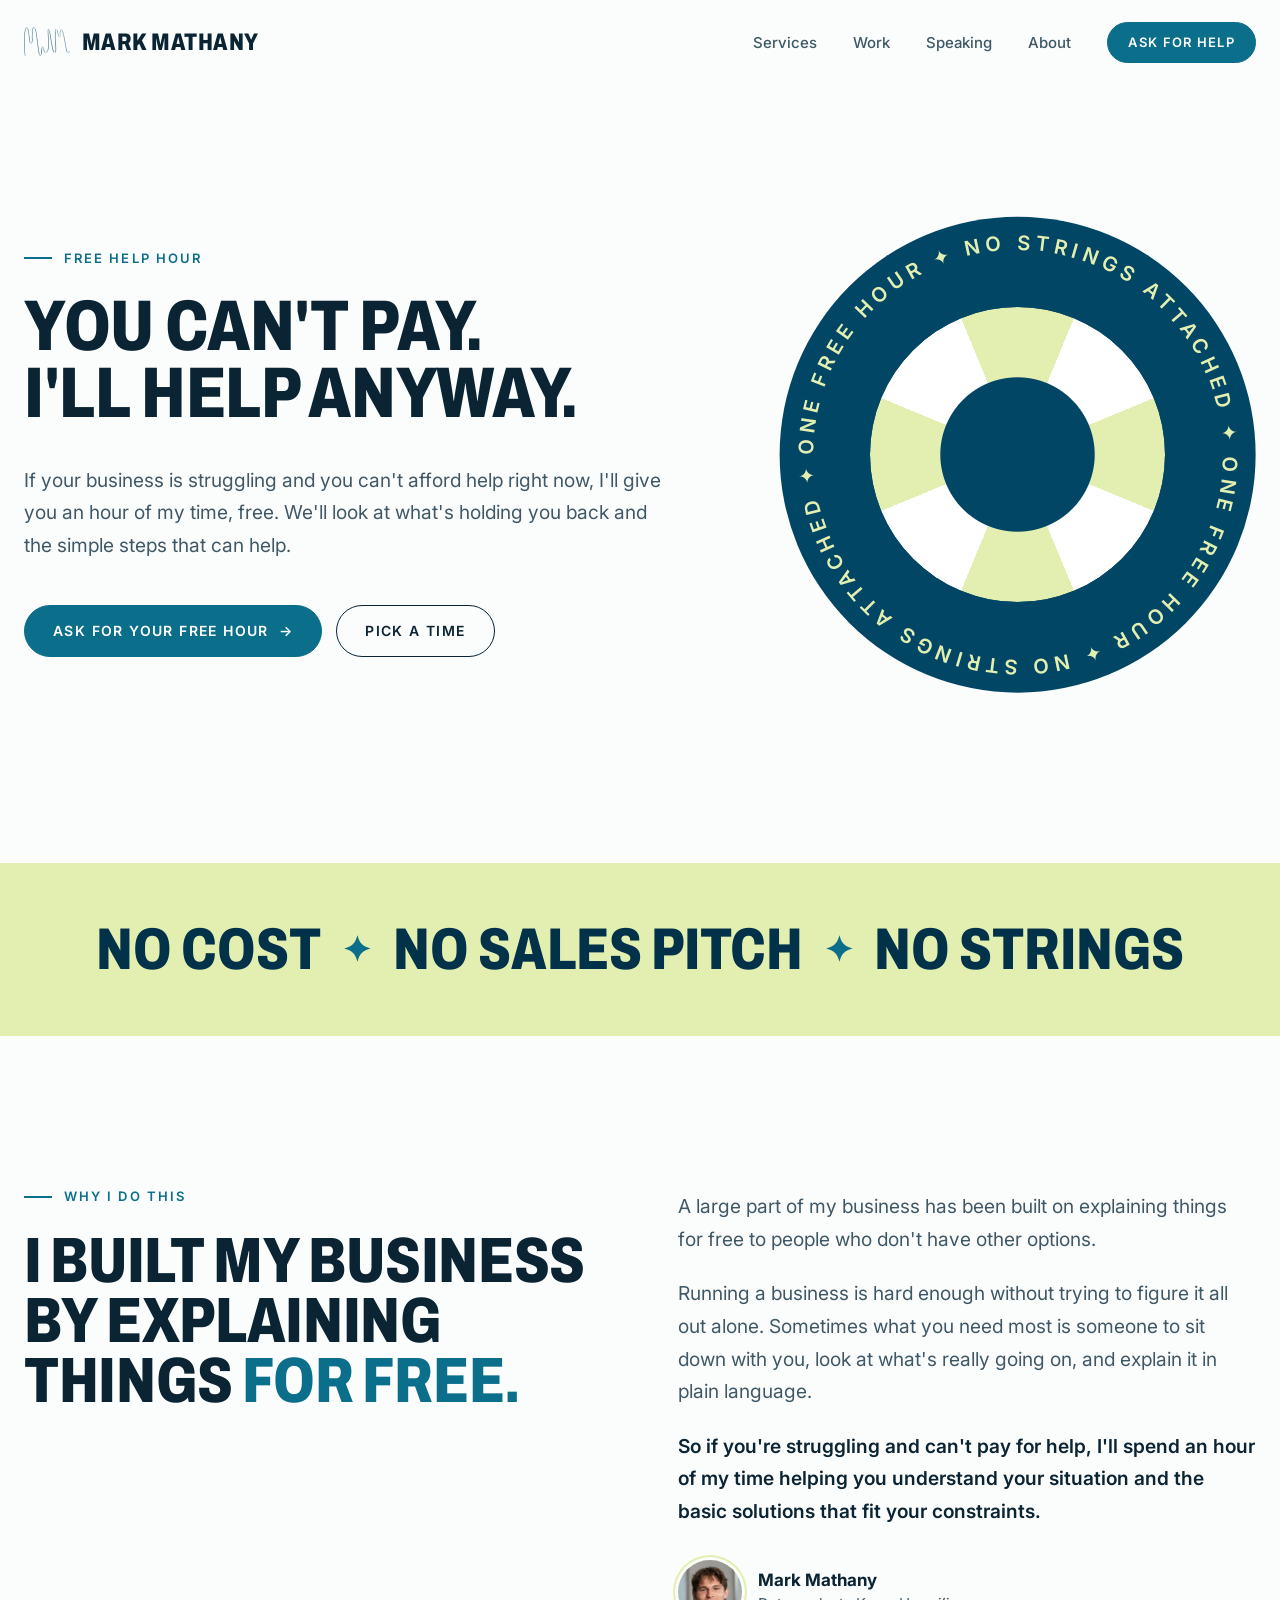
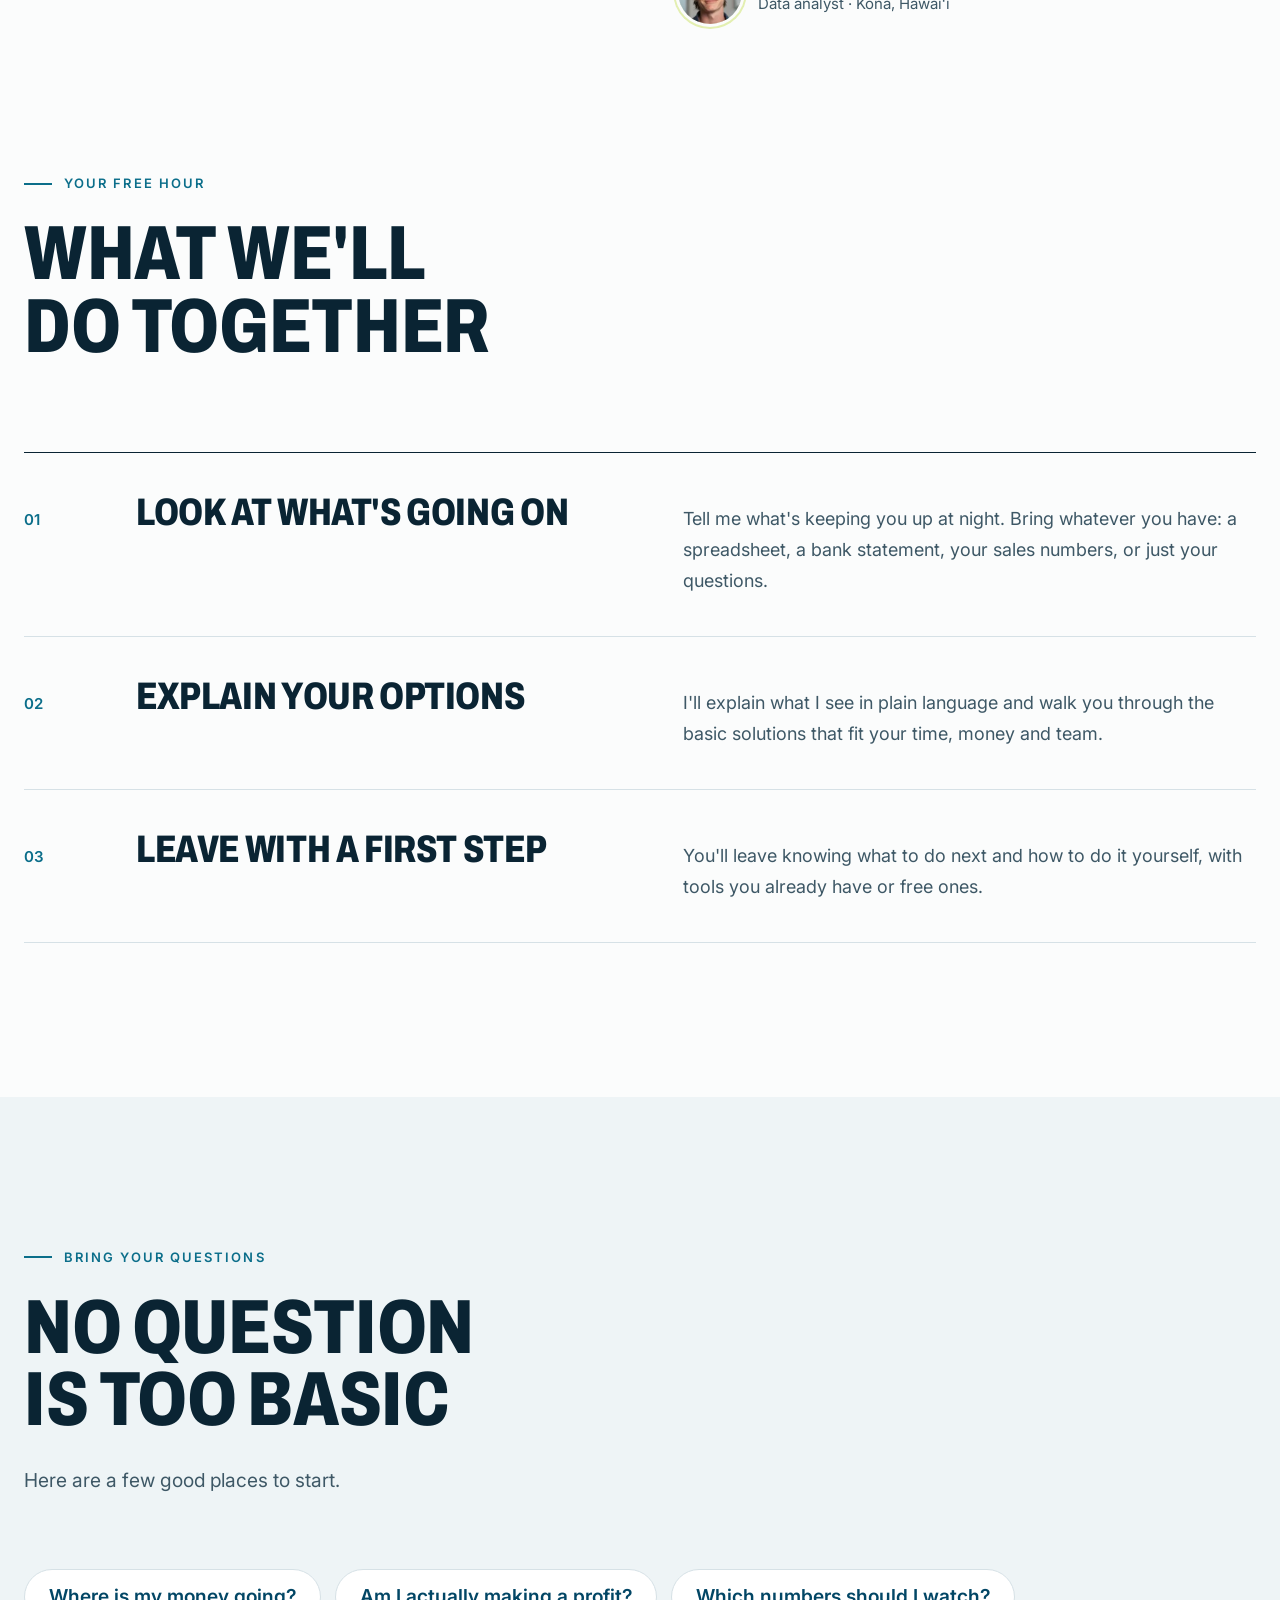
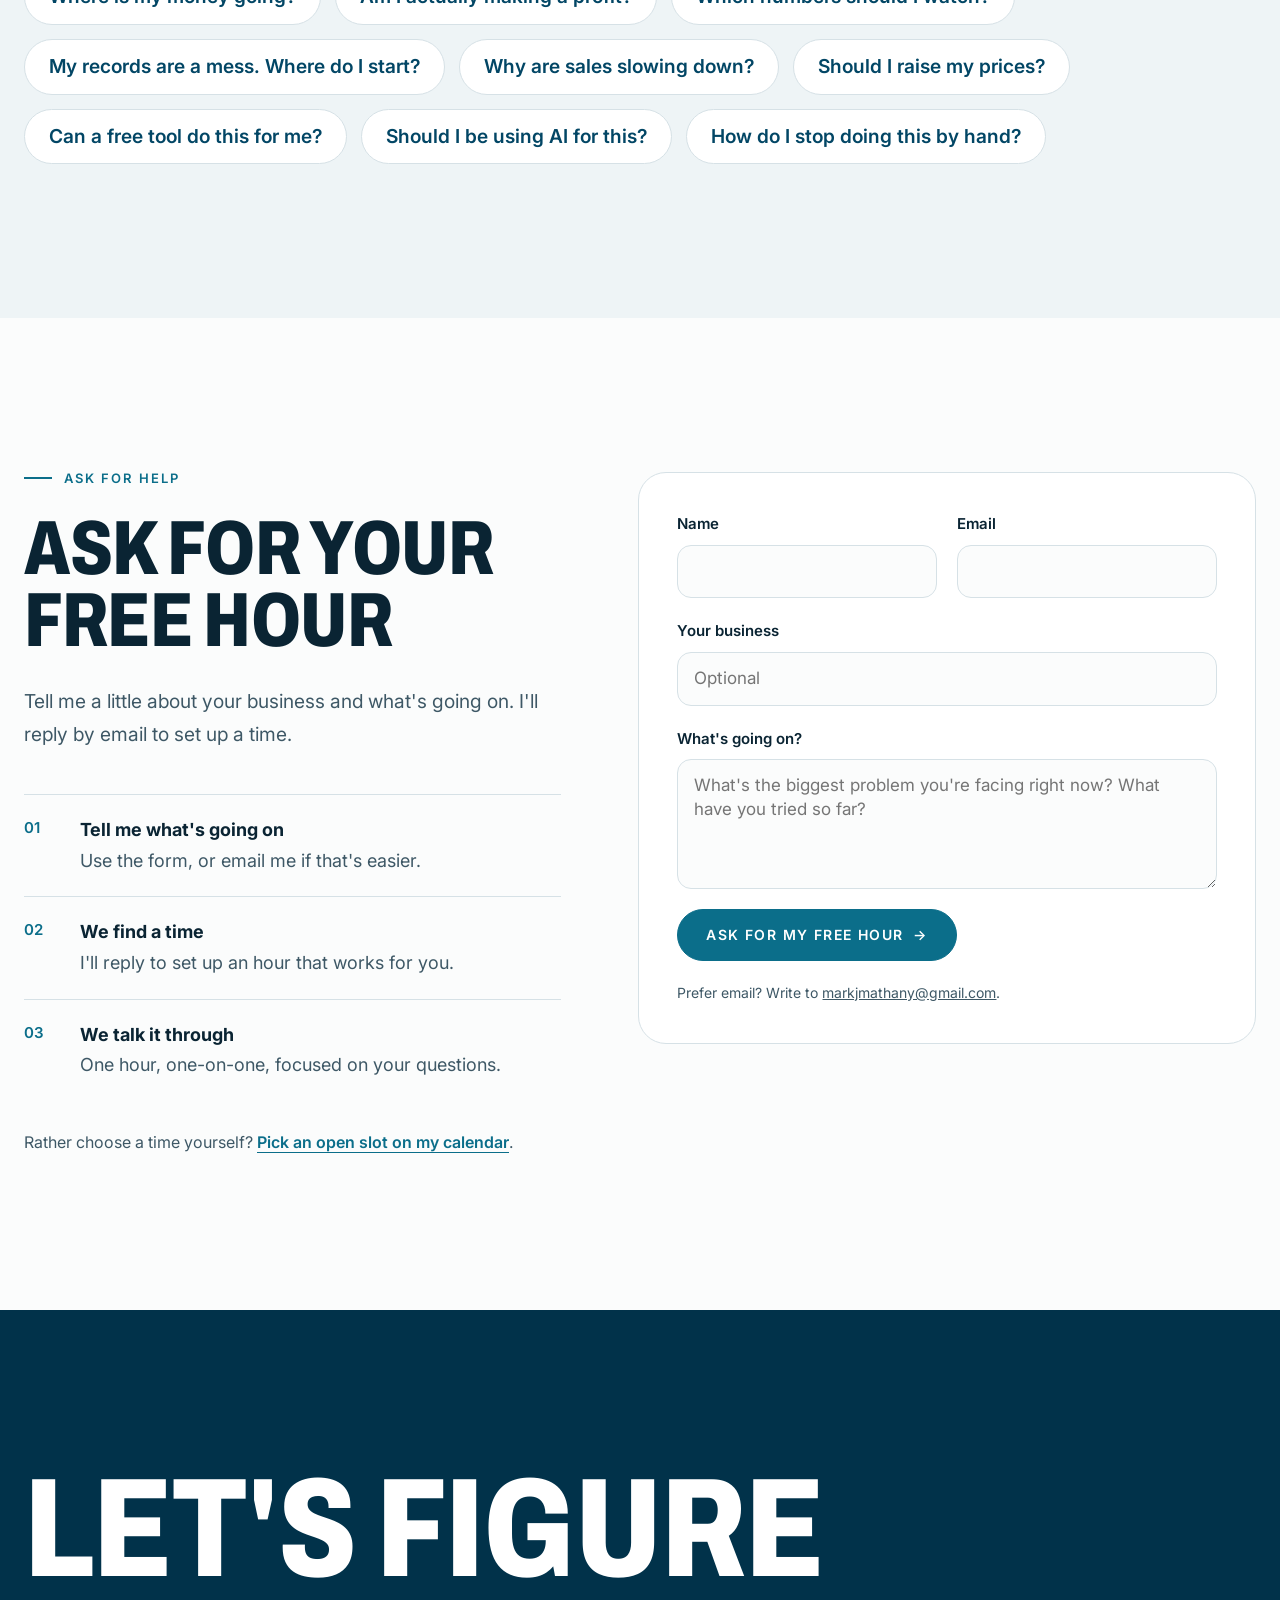
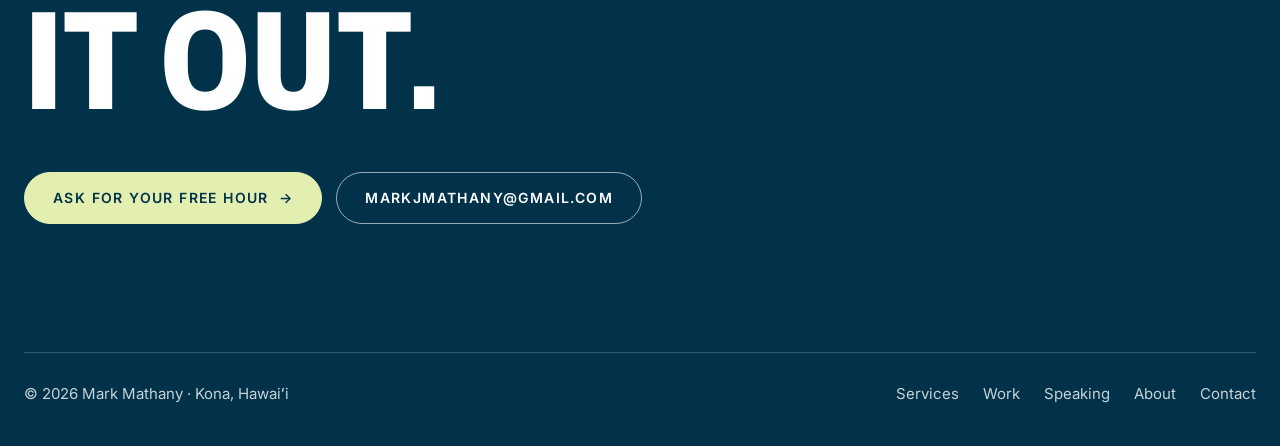
==== help.html @ f6f2c371 "Add headshot, ethical AI specialty and smaller WebP images Show Mark's headshot next to his name in " ====
<!doctype html>
<html lang="en">
<head>
<meta charset="utf-8">
<meta name="viewport" content="width=device-width, initial-scale=1">
<title>Free help hour | Mark Mathany</title>
<meta name="description" content="Struggling and can't afford help? Mark Mathany will spend an hour with you, free, explaining your options in plain language and helping you find a first step.">
<meta property="og:title" content="You can't pay. I'll help anyway. | Mark Mathany">
<meta property="og:description" content="A free hour of plain-language help for struggling business owners.">
<meta property="og:type" content="website">
<meta name="theme-color" content="#024665">
<link rel="icon" type="image/png" href="images/favicon.png">
<link rel="apple-touch-icon" href="images/apple-touch-icon.png">
<link rel="preconnect" href="https://fonts.googleapis.com">
<link rel="preconnect" href="https://fonts.gstatic.com" crossorigin>
<link href="https://fonts.googleapis.com/css2?family=Archivo:wdth,wght@62..125,400..900&family=Inter:wght@400;500;600;700&display=swap" rel="stylesheet">
<script>document.documentElement.classList.add('js');</script>
<link rel="stylesheet" href="styles.css">
<script src="site.js" defer></script>
</head>
<body>
<a class="skip" href="#main">Skip to content</a>

<header class="site-header">
  <div class="wrap">
    <a class="logo" href="index.html" aria-label="Mark Mathany, home"><span class="logo-mark" aria-hidden="true"></span>Mark Mathany</a>
    <nav class="nav" aria-label="Main">
      <a href="index.html#services">Services</a>
      <a href="index.html#questions">Work</a>
      <a href="index.html#speaking">Speaking</a>
      <a href="index.html#about">About</a>
      <a class="btn" href="#ask">Ask for help</a>
    </nav>
  </div>
</header>

<main id="main">
  <!-- ===== HERO ===== -->
  <section class="hero">
    <div class="wrap">
      <div>
        <p class="eyebrow">Free help hour</p>
        <h1><span class="line">You can't pay.</span> I'll help anyway.</h1>
        <p class="lede">If your business is struggling and you can't afford help right now, I'll give you an hour of my time, free. We'll look at what's holding you back and the simple steps that can help.</p>
        <div class="actions">
          <a class="btn" href="#ask">Ask for your free hour <span class="arrow" aria-hidden="true">→</span></a>
          <a class="btn ghost" href="index.html?topic=Free%20help%20hour#book">Pick a time</a>
        </div>
      </div>
      <div class="lifebuoy-art" aria-hidden="true">
        <div class="water">
          <svg viewBox="0 0 200 200">
            <defs><path id="water-circle" d="M100,100 m-86,0 a86,86 0 1,1 172,0 a86,86 0 1,1 -172,0"/></defs>
            <text><textPath href="#water-circle" textLength="536" lengthAdjust="spacing">ONE FREE HOUR ✦ NO STRINGS ATTACHED ✦ ONE FREE HOUR ✦ NO STRINGS ATTACHED ✦</textPath></text>
          </svg>
        </div>
        <div class="lifebuoy"></div>
      </div>
    </div>
  </section>

  <!-- ===== PROMISE ===== -->
  <div class="promise">
    <div class="wrap">
      <p><b>No cost</b> <span aria-hidden="true">✦</span> <b>No sales pitch</b> <span aria-hidden="true">✦</span> <b>No strings</b></p>
    </div>
  </div>

  <!-- ===== WHY ===== -->
  <section class="story">
    <div class="wrap">
      <div class="reveal">
        <p class="eyebrow">Why I do this</p>
        <h2>I built my business by explaining things <em>for free.</em></h2>
      </div>
      <div class="reveal">
        <p>A large part of my business has been built on explaining things for free to people who don't have other options.</p>
        <p>Running a business is hard enough without trying to figure it all out alone. Sometimes what you need most is someone to sit down with you, look at what's really going on, and explain it in plain language.</p>
        <p class="offer">So if you're struggling and can't pay for help, I'll spend an hour of my time helping you understand your situation and the basic solutions that fit your constraints.</p>
        <div class="signoff">
          <img src="images/avatar.webp" alt="" width="64" height="64">
          <p><strong>Mark Mathany</strong>Data analyst · Kona, Hawaiʻi</p>
        </div>
      </div>
    </div>
  </section>

  <!-- ===== THE HOUR ===== -->
  <section class="hour">
    <div class="wrap">
      <div class="section-head reveal">
        <p class="eyebrow">Your free hour</p>
        <h2>What we'll do together</h2>
      </div>
      <div class="services-list">
        <article class="service reveal"><span class="num">01</span><h3>Look at what's going on</h3><p>Tell me what's keeping you up at night. Bring whatever you have: a spreadsheet, a bank statement, your sales numbers, or just your questions.</p></article>
        <article class="service reveal"><span class="num">02</span><h3>Explain your options</h3><p>I'll explain what I see in plain language and walk you through the basic solutions that fit your time, money and team.</p></article>
        <article class="service reveal"><span class="num">03</span><h3>Leave with a first step</h3><p>You'll leave knowing what to do next and how to do it yourself, with tools you already have or free ones.</p></article>
      </div>
    </div>
  </section>

  <!-- ===== EXAMPLE QUESTIONS ===== -->
  <section class="ask-list">
    <div class="wrap">
      <div class="section-head reveal">
        <p class="eyebrow">Bring your questions</p>
        <h2>No question is too basic</h2>
        <p class="lede">Here are a few good places to start.</p>
      </div>
      <ul class="pills reveal">
        <li>Where is my money going?</li>
        <li>Am I actually making a profit?</li>
        <li>Which numbers should I watch?</li>
        <li>My records are a mess. Where do I start?</li>
        <li>Why are sales slowing down?</li>
        <li>Should I raise my prices?</li>
        <li>Can a free tool do this for me?</li>
        <li>Should I be using AI for this?</li>
        <li>How do I stop doing this by hand?</li>
      </ul>
    </div>
  </section>

  <!-- ===== ASK ===== -->
  <section class="inquiry" id="ask">
    <div class="wrap">
      <div class="reveal">
        <p class="eyebrow">Ask for help</p>
        <h2>Ask for your free hour</h2>
        <p class="lede" style="margin-top:28px">Tell me a little about your business and what's going on. I'll reply by email to set up a time.</p>
        <ol class="steps">
          <li><strong>Tell me what's going on</strong>Use the form, or email me if that's easier.</li>
          <li><strong>We find a time</strong>I'll reply to set up an hour that works for you.</li>
          <li><strong>We talk it through</strong>One hour, one-on-one, focused on your questions.</li>
        </ol>
        <p class="aside-link">Rather choose a time yourself? <a href="index.html?topic=Free%20help%20hour#book">Pick an open slot on my calendar</a>.</p>
      </div>
      <!-- To receive requests without opening an email app, create a free form at formspree.io and paste its URL into data-endpoint. -->
      <form class="reveal" id="help-form" data-endpoint="" data-email="markjmathany@gmail.com" data-subject="Free help hour request">
        <div class="row">
          <label class="field">Name<input name="name" required autocomplete="name"></label>
          <label class="field">Email<input name="email" type="email" required autocomplete="email"></label>
        </div>
        <label class="field">Your business<input name="business" autocomplete="organization" placeholder="Optional"></label>
        <label class="field">What's going on?<textarea name="message" required placeholder="What's the biggest problem you're facing right now? What have you tried so far?"></textarea></label>
        <button class="btn" type="submit">Ask for my free hour <span class="arrow" aria-hidden="true">→</span></button>
        <p class="form-note form-status" aria-live="polite">Prefer email? Write to <a href="mailto:markjmathany@gmail.com">markjmathany@gmail.com</a>.</p>
      </form>
    </div>
  </section>
</main>

<footer class="site-footer on-dark">
  <div class="wrap">
    <h2>Let's figure it out.</h2>
    <div class="actions">
      <a class="btn lime" href="#ask">Ask for your free hour <span class="arrow" aria-hidden="true">→</span></a>
      <a class="btn light" href="mailto:markjmathany@gmail.com">markjmathany@gmail.com</a>
    </div>
    <div class="footer-bottom">
      <p>© <span class="year"></span> Mark Mathany · Kona, Hawaiʻi</p>
      <nav aria-label="Footer">
        <a href="index.html#services">Services</a>
        <a href="index.html#questions">Work</a>
        <a href="index.html#speaking">Speaking</a>
        <a href="index.html#about">About</a>
        <a href="index.html#work-with-me">Contact</a>
      </nav>
    </div>
  </div>
</footer>

</body>
</html>
---- styles.css ----
/* Colors are taken from the coastline photo: ocean, lagoon, sky, cloud and the wingtip lime. */
:root {
  --bg: #fbfcfc;
  --cloud: #eef4f6;
  --surface: #ffffff;
  --ink: #0a2433;
  --muted: #3e5866;
  --line: #d6e1e6;
  --ocean: #024665;
  --ocean-deep: #01324a;
  --lagoon: #0b6e8a;
  --lagoon-dark: #08566c;
  --sky: #0f88c2;
  --wing: #4cc7e6;
  --lime: #e3efb1;
  --display: 'Archivo', 'Arial Narrow', sans-serif;
  --body: 'Inter', system-ui, -apple-system, 'Segoe UI', sans-serif;
}
*, *::before, *::after { box-sizing: border-box; }
html { scroll-behavior: smooth; -webkit-text-size-adjust: 100%; }
body { margin: 0; background: var(--bg); color: var(--ink); font: 400 18px/1.7 var(--body); -webkit-font-smoothing: antialiased; }
img { display: block; max-width: 100%; }
a { color: inherit; }
p, figure { margin: 0; }
::selection { background: var(--lime); color: var(--ink); }
:focus-visible { outline: 3px solid var(--sky); outline-offset: 3px; }
.wrap { width: min(1240px, 100% - 48px); margin-inline: auto; }
@media (max-width: 600px) { .wrap { width: calc(100% - 40px); } }
.skip { position: absolute; left: -9999px; }
.skip:focus { left: 16px; top: 16px; z-index: 100; background: var(--surface); padding: 10px 16px; }

/* ---------- Type ---------- */
h1, h2, .display {
  font-family: var(--display); font-weight: 800; font-stretch: 78%;
  text-transform: uppercase; letter-spacing: -0.005em; line-height: .94; margin: 0; text-wrap: balance;
}
.nw { white-space: nowrap; }
h1 .line { display: block; }
h1 { font-size: clamp(46px, 5.6vw, 84px); }
h2 { font-size: clamp(42px, 6vw, 88px); }
h3 { font: 600 22px/1.3 var(--body); letter-spacing: -0.01em; margin: 0; }
.eyebrow {
  display: flex; align-items: center; gap: 12px; margin: 0 0 28px;
  font: 600 13px/1 var(--body); letter-spacing: .16em; text-transform: uppercase; color: var(--lagoon);
}
.eyebrow::before { content: ""; width: 28px; height: 2px; background: currentColor; }
.lede { font-size: clamp(19px, 1.5vw, 21px); color: var(--muted); max-width: 34em; }
section { padding-block: clamp(96px, 12vw, 176px); }
.section-head { max-width: 760px; }
.section-head .lede { margin-top: 28px; }

/* ---------- Buttons ---------- */
.btn {
  display: inline-flex; align-items: center; gap: 10px; padding: 18px 28px; border-radius: 999px;
  background: var(--lagoon); color: #fff; border: 1.5px solid var(--lagoon);
  font: 600 14px/1 var(--body); letter-spacing: .1em; text-transform: uppercase; text-decoration: none;
  transition: background-color .2s, color .2s, border-color .2s;
}
.btn:hover { background: var(--lagoon-dark); border-color: var(--lagoon-dark); }
.btn .arrow { transition: transform .2s; }
.btn:hover .arrow { transform: translateX(4px); }
.btn.ghost { background: transparent; color: var(--ink); border-color: var(--ink); }
.btn.ghost:hover { background: var(--ink); color: #fff; }
.btn.lime { background: var(--lime); color: var(--ocean-deep); border-color: var(--lime); }
.btn.lime:hover { background: #fff; border-color: #fff; }
.btn.light { background: transparent; color: #fff; border-color: rgba(255, 255, 255, .6); }
.btn.light:hover { background: #fff; color: var(--ocean-deep); }
.actions { display: flex; flex-wrap: wrap; gap: 14px; }
@media (max-width: 600px) { .btn { padding-inline: 22px; letter-spacing: .06em; } }

/* ---------- Header ---------- */
.site-header {
  position: sticky; top: 0; z-index: 50;
  background: rgba(251, 252, 252, .88); backdrop-filter: saturate(1.4) blur(12px);
  border-bottom: 1px solid transparent; transition: border-color .3s;
}
.site-header.scrolled { border-bottom-color: var(--line); }
.site-header .wrap { display: flex; align-items: center; justify-content: space-between; height: 84px; }
.logo {
  display: flex; align-items: center; gap: 12px; text-decoration: none;
  font-family: var(--display); font-weight: 800; font-stretch: 78%; font-size: 24px; letter-spacing: .02em; text-transform: uppercase;
}
.logo-mark {
  width: 46px; height: 30px; background: var(--ocean);
  -webkit-mask: url(images/monogram.png) center / contain no-repeat; mask: url(images/monogram.png) center / contain no-repeat;
}
.nav { display: flex; align-items: center; gap: 36px; }
.nav a:not(.btn) { text-decoration: none; font: 500 15px/1 var(--body); color: var(--muted); }
.nav a:not(.btn):hover { color: var(--ink); }
.nav .btn { padding: 13px 20px; font-size: 13px; }
@media (max-width: 900px) { .nav a:not(.btn) { display: none; } }
@media (max-width: 420px) { .logo { font-size: 20px; } .logo-mark { width: 36px; } .nav .btn { padding: 12px 14px; font-size: 12px; } }

/* ---------- Hero ---------- */
.hero { padding-block: clamp(48px, 7vw, 112px) clamp(80px, 10vw, 140px); }
.hero .wrap { display: grid; grid-template-columns: minmax(0, 1.45fr) minmax(0, 1fr); gap: clamp(32px, 5vw, 80px); align-items: center; }
.hero h1 { margin-bottom: 36px; }
.hero .lede { margin-bottom: 44px; }
.hero-place { margin-top: 48px; display: flex; align-items: center; gap: 16px; font-size: 15px; line-height: 1.5; color: var(--muted); }
.hero-place img { flex-shrink: 0; width: 60px; height: 60px; border-radius: 50%; box-shadow: 0 0 0 3px var(--bg), 0 0 0 5px var(--wing); }
.hero-place strong { display: block; font-size: 16px; color: var(--ink); }
.hero-art { position: relative; display: grid; place-items: center; min-height: 600px; }
.sun { position: absolute; top: 50%; left: 50%; width: min(100%, 440px); aspect-ratio: 1; border-radius: 50%; background: var(--lime); transform: translate(-50%, -44%); }
.pineapple {
  position: relative; height: 600px; aspect-ratio: 389 / 1000;
  background: linear-gradient(180deg, var(--lagoon) 0 40%, var(--ocean) 50% 100%);
  -webkit-mask: url(images/pineapple.webp) center / contain no-repeat; mask: url(images/pineapple.webp) center / contain no-repeat;
}
.badge {
  position: absolute; left: 2%; bottom: 4%; width: 148px; height: 148px; border-radius: 50%;
  display: grid; place-items: center; background: var(--ocean); color: #fff; text-decoration: none;
}
.badge svg { position: absolute; inset: 0; width: 100%; height: 100%; animation: spin 22s linear infinite; }
.badge text { font: 600 12.5px var(--body); letter-spacing: .2em; fill: #fff; }
.badge .arrow { font-size: 28px; transition: transform .2s; }
.badge:hover .arrow { transform: translateY(4px); }
@keyframes spin { to { transform: rotate(360deg); } }
@media (max-width: 900px) {
  .hero .wrap { grid-template-columns: 1fr; }
  .hero-art { min-height: 440px; }
  .pineapple { height: 420px; }
  .sun { width: 320px; }
  .badge { width: 120px; height: 120px; left: 0; }
}

/* ---------- Sliding banner ---------- */
.marquee { padding: clamp(28px, 4vw, 44px) 0; background: var(--ocean); color: #fff; overflow: hidden; user-select: none; -webkit-user-select: none; touch-action: pan-y; }
.marquee-track { display: flex; width: max-content; will-change: transform; }
.marquee-group { display: flex; align-items: center; flex-shrink: 0; }
.marquee-group span {
  padding-inline: .32em; white-space: nowrap;
  font-family: var(--display); font-weight: 800; font-stretch: 78%; font-size: clamp(44px, 7vw, 104px); line-height: 1; text-transform: uppercase;
}
.marquee-group .star { color: var(--lime); font-size: clamp(24px, 3.5vw, 52px); }

/* ---------- Statement ---------- */
.statement h2 { max-width: 12em; font-size: clamp(44px, 7vw, 108px); }
.statement h2 em { font-style: normal; color: var(--lagoon); }
.statement p { max-width: 30em; margin-top: 40px; font: 500 clamp(21px, 2vw, 28px)/1.5 var(--body); letter-spacing: -0.01em; color: var(--muted); }

/* ---------- Services ---------- */
.services { padding-top: 0; }
.services-list { margin-top: clamp(56px, 7vw, 96px); border-bottom: 1px solid var(--line); }
.service { display: grid; grid-template-columns: 64px minmax(0, 1fr) minmax(0, 1.15fr); gap: 12px 48px; align-items: baseline; padding: 40px 0; border-top: 1px solid var(--line); }
.service:first-child { border-top: 1.5px solid var(--ink); }
.service .num { font: 600 15px/1.6 var(--body); color: var(--lagoon); }
.service h3 { font-family: var(--display); font-weight: 800; font-stretch: 78%; font-size: clamp(28px, 3vw, 42px); line-height: 1; text-transform: uppercase; }
.service p { color: var(--muted); }
@media (max-width: 760px) { .service { grid-template-columns: 36px minmax(0, 1fr); column-gap: 16px; } .service p { grid-column: 2; } }

/* ---------- Quote ---------- */
.quote-band { text-align: center; }
.quote-band blockquote { max-width: 18em; margin: 0 auto; font-family: var(--display); font-weight: 700; font-stretch: 85%; font-size: clamp(34px, 4.6vw, 68px); line-height: 1.1; letter-spacing: -0.01em; }
.quote-band blockquote::before { content: "“"; display: block; height: .55em; color: var(--wing); font-size: 1.6em; line-height: 1; }
.quote-band cite { display: block; margin-top: 32px; font: 600 14px/1 var(--body); font-style: normal; letter-spacing: .16em; text-transform: uppercase; color: var(--lagoon); }

/* ---------- Clients ---------- */
.clients { padding-block: clamp(64px, 8vw, 112px); border-top: 1px solid var(--line); }
.clients .wrap { display: grid; gap: 28px; }
.clients .eyebrow { margin: 0; }
.client-list { display: flex; flex-wrap: wrap; gap: 14px 44px; list-style: none; margin: 0; padding: 0; }
.client-list li { font-family: var(--display); font-weight: 700; font-stretch: 85%; font-size: clamp(22px, 2.2vw, 30px); text-transform: uppercase; color: var(--ocean); line-height: 1.2; }

/* ---------- Questions ---------- */
.questions { background: var(--cloud); }
.q-list { margin-top: clamp(56px, 7vw, 96px); border-top: 1.5px solid var(--ink); }
.q { display: grid; grid-template-columns: minmax(0, 1.1fr) minmax(0, 1fr); gap: 20px 64px; padding: 44px 0; border-bottom: 1px solid var(--line); }
.q h3 { font-family: var(--display); font-weight: 800; font-stretch: 78%; font-size: clamp(30px, 3.4vw, 48px); line-height: 1; text-transform: uppercase; }
.q .tag { display: inline-block; margin-bottom: 14px; padding: 6px 14px; border-radius: 999px; background: var(--surface); color: var(--lagoon); font: 600 13px/1.2 var(--body); letter-spacing: .06em; text-transform: uppercase; }
.q p { color: var(--muted); }
@media (max-width: 760px) { .q { grid-template-columns: 1fr; } }

/* ---------- Speaking ---------- */
.speaking .wrap { display: grid; grid-template-columns: minmax(0, 1.15fr) minmax(0, 1fr); gap: clamp(40px, 6vw, 96px); align-items: center; }
.speaking img { width: 100%; aspect-ratio: 4 / 3; object-fit: cover; object-position: 70% 50%; border-radius: 24px; }
.speaking figcaption { margin-top: 14px; font-size: 15px; color: var(--muted); }
.speaking ul { list-style: none; margin: 36px 0 44px; padding: 0; border-top: 1px solid var(--line); }
.speaking li { display: flex; gap: 14px; padding: 16px 0; border-bottom: 1px solid var(--line); }
.speaking li::before { content: "✦"; color: var(--lagoon); }
@media (max-width: 900px) { .speaking .wrap { grid-template-columns: 1fr; } }

/* ---------- Kona ---------- */
.place { position: relative; display: grid; align-items: end; min-height: clamp(560px, 78vh, 820px); padding: 0; overflow: hidden; color: #fff; }
.place img { position: absolute; inset: 0; width: 100%; height: 100%; object-fit: cover; object-position: 50% 55%; }
.place::after { content: ""; position: absolute; inset: 0; background: linear-gradient(180deg, rgba(1, 50, 74, 0) 20%, rgba(1, 50, 74, .55) 55%, rgba(1, 50, 74, .92) 100%); }
.place .wrap { position: relative; z-index: 1; padding-block: clamp(56px, 8vw, 112px); }
.place .eyebrow { color: var(--lime); }
.place h2 { font-size: clamp(60px, 11vw, 168px); }
.place p { max-width: 32em; margin-top: 24px; font-size: clamp(18px, 1.5vw, 21px); color: rgba(255, 255, 255, .94); }

/* ---------- About ---------- */
.about .wrap { display: grid; grid-template-columns: minmax(0, 420px) minmax(0, 1fr); gap: clamp(40px, 7vw, 120px); align-items: center; }
.about img { width: 100%; aspect-ratio: 4 / 5; object-fit: cover; object-position: 50% 28%; border-radius: 24px; }
.about h2 { margin-bottom: 36px; }
.about p { max-width: 36em; color: var(--muted); }
.about p + p { margin-top: 20px; }
.credentials { margin-top: 44px; padding-top: 32px; border-top: 1px solid var(--line); }
.credentials h3 { font-size: 18px; }
.credentials .note { margin-top: 6px; font-size: 15px; }
.credentials ul { list-style: none; margin: 18px 0 0; padding: 0; }
.credentials li { display: flex; justify-content: space-between; gap: 16px; padding: 12px 0; border-top: 1px solid var(--line); font-size: 16px; }
.credentials li span { color: var(--muted); white-space: nowrap; }
@media (max-width: 900px) { .about .wrap { grid-template-columns: 1fr; } .about img { max-width: 380px; } }

/* ---------- Recommendations (shown once real quotes are added) ---------- */
.quotes-grid { display: grid; grid-template-columns: repeat(auto-fit, minmax(300px, 1fr)); gap: 24px; margin-top: clamp(48px, 6vw, 80px); }
.quote { margin: 0; padding: 36px; border-radius: 24px; background: var(--cloud); font-size: 20px; line-height: 1.6; }
.quote footer { margin-top: 24px; font-size: 15px; color: var(--muted); }
.quote footer strong { display: block; color: var(--ink); }

/* ---------- Booking calendar ---------- */
.book { background: var(--cloud); }
.booker { margin-top: clamp(48px, 6vw, 80px); padding: clamp(20px, 3vw, 40px); border: 1px solid var(--line); border-radius: 28px; background: var(--surface); }
.booker-bar { display: flex; flex-wrap: wrap; align-items: center; gap: 16px; margin-bottom: 32px; }
.week-nav { width: 48px; height: 48px; border-radius: 50%; border: 1.5px solid var(--ink); background: none; color: var(--ink); font-size: 20px; }
.week-nav:disabled { opacity: .25; }
.week-label { min-width: 9.5em; text-align: center; font: 700 20px/1.2 var(--body); }
.tz-note { margin-left: auto; font-size: 15px; color: var(--muted); }
.days { display: grid; grid-template-columns: repeat(5, minmax(0, 1fr)); gap: 16px; }
.day h4 { margin: 0 0 14px; font: 600 13px/1.4 var(--body); letter-spacing: .14em; text-transform: uppercase; color: var(--muted); }
.day h4 strong { display: block; font-size: 18px; letter-spacing: 0; text-transform: none; color: var(--ink); }
.slot {
  display: block; width: 100%; margin-bottom: 12px; padding: 16px; text-align: left;
  border: 1.5px solid var(--lagoon); border-radius: 16px; background: var(--surface); color: var(--ink);
  font: 600 16px/1.3 var(--body); transition: background-color .15s, color .15s;
}
.slot small { display: block; margin-top: 4px; font: 500 13px/1.4 var(--body); color: var(--muted); }
.slot:not(:disabled):hover { background: var(--lime); }
.slot[aria-pressed="true"], .slot[aria-pressed="true"]:hover { background: var(--lagoon); color: #fff; }
.slot[aria-pressed="true"] small { color: rgba(255, 255, 255, .88); }
.slot.booked { border-color: var(--line); background: repeating-linear-gradient(135deg, var(--cloud) 0 8px, var(--surface) 8px 16px); color: var(--muted); }
.slot.booked .time { text-decoration: line-through; }
.slot.past { border-color: var(--line); background: var(--bg); color: #7d929c; }
.legend { display: flex; gap: 24px; margin-top: 12px; font-size: 14px; color: var(--muted); }
.legend span { display: inline-flex; align-items: center; gap: 8px; }
.legend i { width: 16px; height: 16px; border-radius: 5px; border: 1.5px solid var(--lagoon); }
.legend .k-booked { border-color: var(--line); background: repeating-linear-gradient(135deg, var(--cloud) 0 3px, var(--surface) 3px 6px); }
.confirm { display: grid; gap: 20px; max-width: 680px; margin-top: 36px; padding-top: 36px; border-top: 1px solid var(--line); }
.confirm[hidden] { display: none; }
.confirm-time { font: 700 clamp(20px, 2vw, 24px)/1.35 var(--body); }
.confirm .actions { margin-top: 4px; }
@media (max-width: 760px) {
  .days { grid-template-columns: 1fr; gap: 0; }
  .day { display: grid; grid-template-columns: 1fr 1fr; gap: 10px; padding-block: 16px; border-bottom: 1px solid var(--line); }
  .day:first-child { padding-top: 0; }
  .day h4 { grid-column: 1 / -1; margin: 0; }
  .day h4 strong { display: inline; margin-left: 8px; font-size: 16px; }
  .slot { margin: 0; padding: 12px 14px; font-size: 15px; }
  .tz-note { margin-left: 0; width: 100%; }
}

/* ---------- Forms ---------- */
.field { display: grid; gap: 8px; font-size: 15px; font-weight: 600; }
input, select, textarea {
  width: 100%; padding: 14px 16px; border: 1.5px solid var(--line); border-radius: 14px;
  background: var(--bg); color: var(--ink); font: 400 17px/1.4 var(--body);
}
input:focus, select:focus, textarea:focus { outline: none; border-color: var(--lagoon); box-shadow: 0 0 0 4px rgba(11, 110, 138, .14); }
textarea { min-height: 130px; resize: vertical; }
.form-note { font-size: 14px; color: var(--muted); }

/* ---------- Work with me ---------- */
.inquiry .wrap { display: grid; grid-template-columns: minmax(0, 1fr) minmax(0, 1.15fr); gap: clamp(40px, 6vw, 96px); align-items: start; }
.steps { list-style: none; margin: 44px 0 0; padding: 0; counter-reset: step; }
.steps li { position: relative; padding: 20px 0 20px 56px; border-top: 1px solid var(--line); color: var(--muted); counter-increment: step; }
.steps li::before { content: "0" counter(step); position: absolute; left: 0; top: 20px; font: 600 15px/1.7 var(--body); color: var(--lagoon); }
.steps strong { display: block; color: var(--ink); }
.inquiry form { display: grid; gap: 20px; padding: clamp(24px, 3vw, 44px); border: 1px solid var(--line); border-radius: 28px; background: var(--surface); }
.row { display: grid; grid-template-columns: 1fr 1fr; gap: 20px; }
.inquiry form .btn { justify-self: start; cursor: pointer; }
.inquiry .aside-link { margin-top: 28px; font-size: 16px; color: var(--muted); }
.inquiry .aside-link a { color: var(--lagoon); font-weight: 600; text-underline-offset: 4px; }
@media (max-width: 900px) { .inquiry .wrap, .row { grid-template-columns: 1fr; } }

/* ---------- Free help (lifeline) ---------- */
.lifeline { margin-top: 44px; padding: clamp(24px, 3vw, 36px); border-radius: 24px; background: var(--lime); color: var(--ocean-deep); }
.lifeline-title { font: 700 21px/1.3 var(--body); }
.lifeline p + p { margin-top: 6px; }
.lifeline .btn { margin-top: 24px; }
.btn.plea { text-transform: none; letter-spacing: 0; font-size: 16px; line-height: 1.35; text-align: left; }
.btn.plea .arrow { flex-shrink: 0; }

/* ---------- Free help page ---------- */
.lifebuoy-art { position: relative; display: grid; place-items: center; min-height: 560px; }
.water { position: absolute; top: 50%; left: 50%; width: min(100%, 480px); aspect-ratio: 1; border-radius: 50%; background: var(--ocean); transform: translate(-50%, -50%); }
.water svg { position: absolute; inset: 0; width: 100%; height: 100%; animation: spin 40s linear infinite; }
.water text { font: 600 8.5px var(--body); letter-spacing: .18em; fill: var(--lime); }
.lifebuoy {
  position: relative; width: min(62%, 300px); aspect-ratio: 1; border-radius: 50%;
  background: conic-gradient(from -22.5deg, var(--lime) 0 45deg, #fff 0 90deg, var(--lime) 0 135deg, #fff 0 180deg, var(--lime) 0 225deg, #fff 0 270deg, var(--lime) 0 315deg, #fff 0);
  -webkit-mask: radial-gradient(circle closest-side, transparent 52%, #000 calc(52% + 1px));
  mask: radial-gradient(circle closest-side, transparent 52%, #000 calc(52% + 1px));
  animation: bob 6s ease-in-out infinite;
}
@keyframes bob { 50% { transform: translateY(-12px) rotate(8deg); } }
@media (max-width: 900px) { .lifebuoy-art { min-height: 380px; } .water { width: min(100%, 340px); } .lifebuoy { width: min(62%, 210px); } }

.promise { padding-block: clamp(36px, 5vw, 56px); background: var(--lime); color: var(--ocean-deep); text-align: center; }
.promise p { font-family: var(--display); font-weight: 800; font-stretch: 78%; font-size: clamp(32px, 4.6vw, 64px); line-height: 1.05; text-transform: uppercase; }
.promise b { font-weight: inherit; white-space: nowrap; }
.promise span { display: inline-block; margin-inline: .35em; color: var(--lagoon); font-size: .6em; vertical-align: .2em; }
@media (max-width: 600px) { .promise b { display: block; } .promise span { display: none; } }

.story .wrap { display: grid; grid-template-columns: minmax(0, 1fr) minmax(0, 1fr); gap: 32px clamp(40px, 6vw, 96px); align-items: start; }
.story h2 { font-size: clamp(40px, 5vw, 72px); }
.story h2 em { font-style: normal; color: var(--lagoon); }
.story p:not(.eyebrow) { font-size: clamp(19px, 1.5vw, 21px); color: var(--muted); }
.story p + p { margin-top: 22px; }
.story .offer { color: var(--ink) !important; font-weight: 600; }
.signoff { display: flex; align-items: center; gap: 16px; margin-top: 32px; }
.signoff img { flex-shrink: 0; width: 64px; height: 64px; border-radius: 50%; box-shadow: 0 0 0 3px var(--bg), 0 0 0 5px var(--lime); }
.story .signoff p { font-size: 15px; line-height: 1.5; }
.signoff strong { display: block; font-size: 17px; color: var(--ink); }
@media (max-width: 900px) { .story .wrap { grid-template-columns: 1fr; } }

.hour { padding-top: 0; }
.ask-list { background: var(--cloud); }
.pills { display: flex; flex-wrap: wrap; gap: 14px; list-style: none; margin: clamp(44px, 6vw, 72px) 0 0; padding: 0; }
.pills li { padding: 14px 24px; border: 1.5px solid var(--line); border-radius: 999px; background: var(--surface); font: 600 clamp(17px, 1.5vw, 20px)/1.35 var(--body); color: var(--ocean); }

/* ---------- Footer ---------- */
.site-footer { padding: clamp(96px, 12vw, 160px) 0 40px; background: var(--ocean-deep); color: #fff; }
.site-footer h2 { font-size: clamp(60px, 11vw, 176px); }
.site-footer .actions { margin-top: 44px; }
.footer-plea { margin-top: 32px; font-size: 17px; }
.footer-plea a { color: var(--lime); font-weight: 600; text-underline-offset: 5px; }
.footer-plea a:hover { color: #fff; }
.footer-bottom { display: flex; flex-wrap: wrap; justify-content: space-between; gap: 12px 32px; margin-top: clamp(80px, 10vw, 140px); padding-top: 28px; border-top: 1px solid rgba(255, 255, 255, .18); font-size: 15px; color: rgba(255, 255, 255, .78); }
.footer-bottom nav { display: flex; flex-wrap: wrap; gap: 10px 24px; }
.footer-bottom a { text-decoration: none; }
.footer-bottom a:hover { color: #fff; }

/* ---------- Reveal on scroll ---------- */
.js .reveal { opacity: 0; transform: translateY(28px); transition: opacity .8s ease, transform .8s ease; }
.js .reveal.in { opacity: 1; transform: none; }

/* ---------- Custom cursor (mouse only) ---------- */
.cursor-dot, .cursor-ring { position: fixed; top: 0; left: 0; z-index: 1000; pointer-events: none; opacity: 0; transition: opacity .2s; }
.cursor-dot { width: 8px; height: 8px; margin: -4px 0 0 -4px; border-radius: 50%; background: var(--lagoon); }
.cursor-ring i {
  position: absolute; left: -22px; top: -22px; width: 44px; height: 44px; border-radius: 50%;
  border: 1.5px solid var(--sky); transition: transform .3s cubic-bezier(.2, .8, .2, 1), background-color .3s, border-color .3s;
}
.cursor-ring b {
  position: absolute; transform: translate(-50%, -50%); white-space: nowrap; opacity: 0; transition: opacity .2s;
  font: 700 12px/1 var(--body); letter-spacing: .14em; text-transform: uppercase; color: var(--ocean-deep);
}
html.has-cursor, html.has-cursor * { cursor: none !important; }
html.has-cursor input, html.has-cursor textarea { cursor: text !important; }
.cursor-visible .cursor-dot, .cursor-visible .cursor-ring { opacity: 1; }
.cursor-link .cursor-ring i { transform: scale(1.5); border-color: var(--lagoon); background: rgba(76, 199, 230, .16); }
.cursor-drag .cursor-ring i { transform: scale(2.2); border-color: var(--lime); background: var(--lime); }
.cursor-drag .cursor-ring b { opacity: 1; }
.cursor-drag.is-dragging .cursor-ring i { transform: scale(1.8); }
.cursor-drag .cursor-dot { opacity: 0; }
.cursor-dark .cursor-dot { background: var(--lime); }
.cursor-dark:not(.cursor-drag) .cursor-ring i { border-color: var(--lime); }
.cursor-text .cursor-dot, .cursor-text .cursor-ring { opacity: 0 !important; }

@media (prefers-reduced-motion: reduce) {
  html { scroll-behavior: auto; }
  *, *::before, *::after { animation: none !important; transition: none !important; }
}
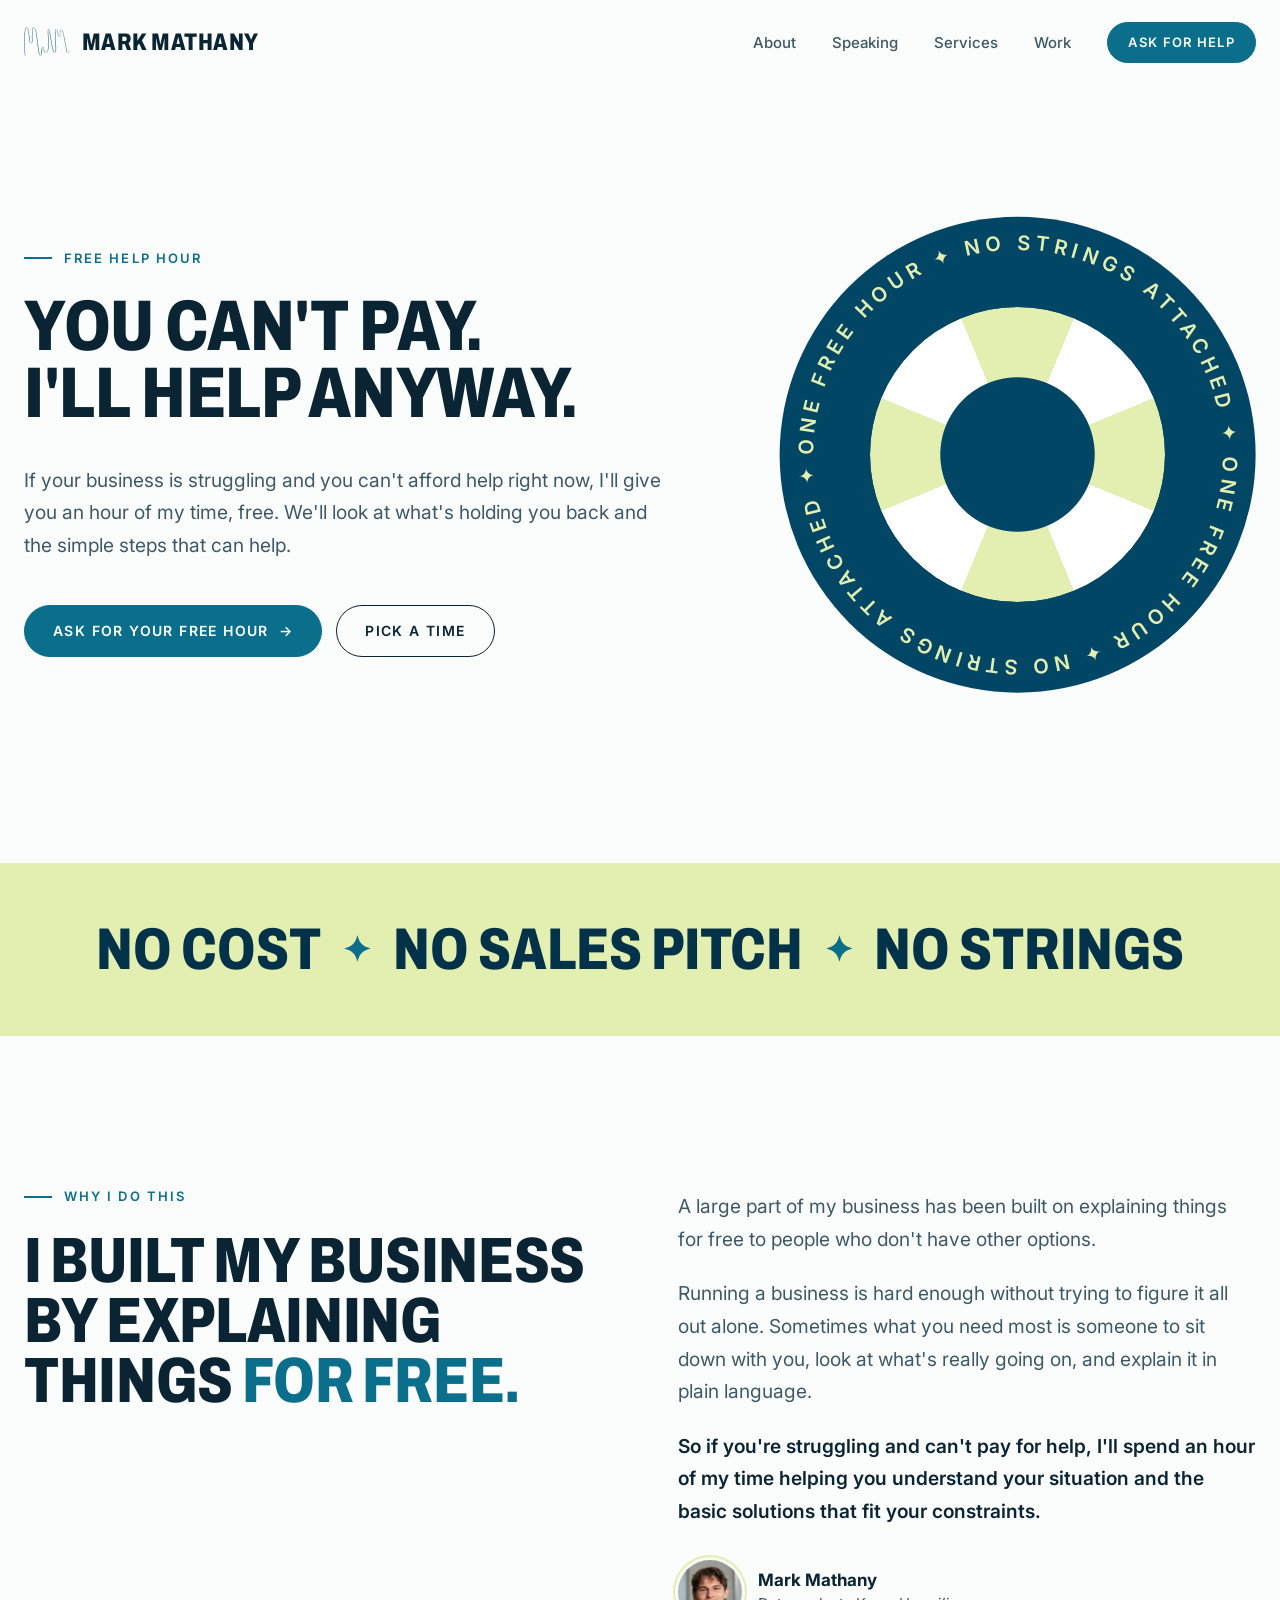
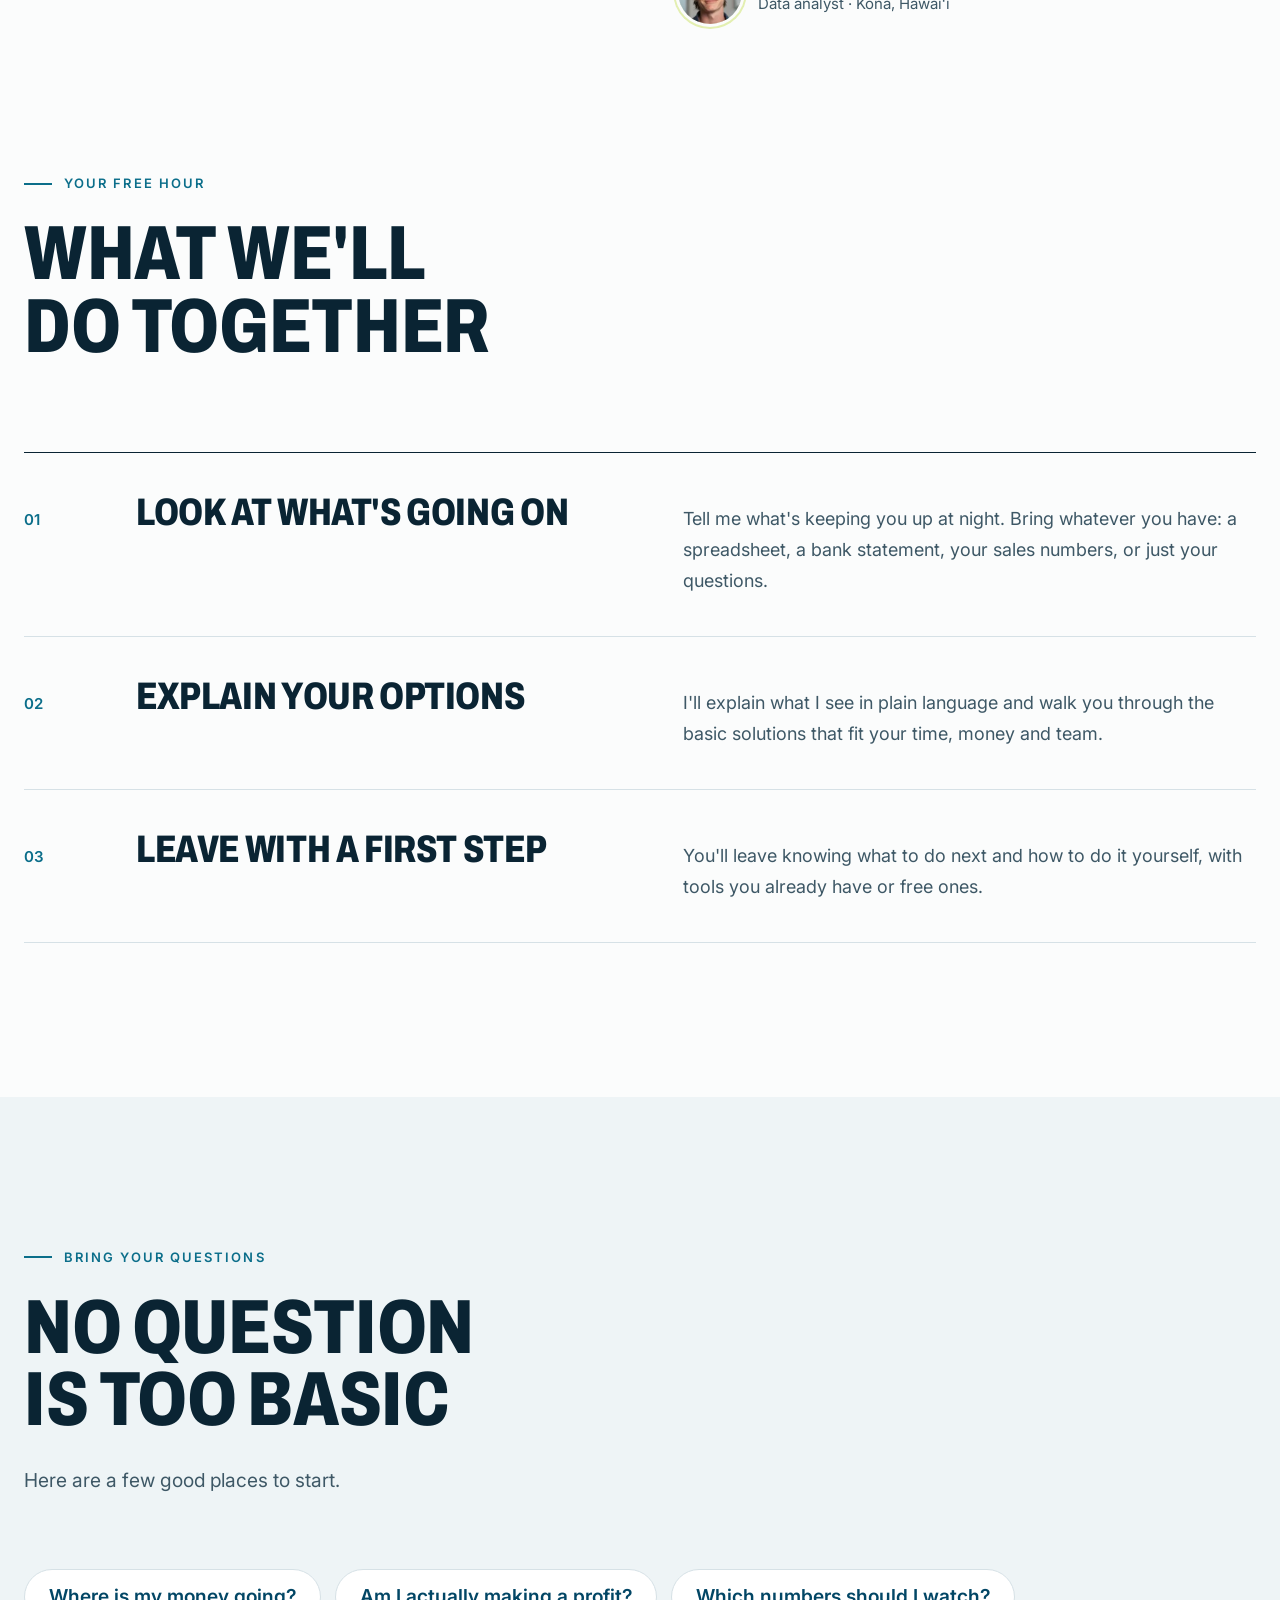
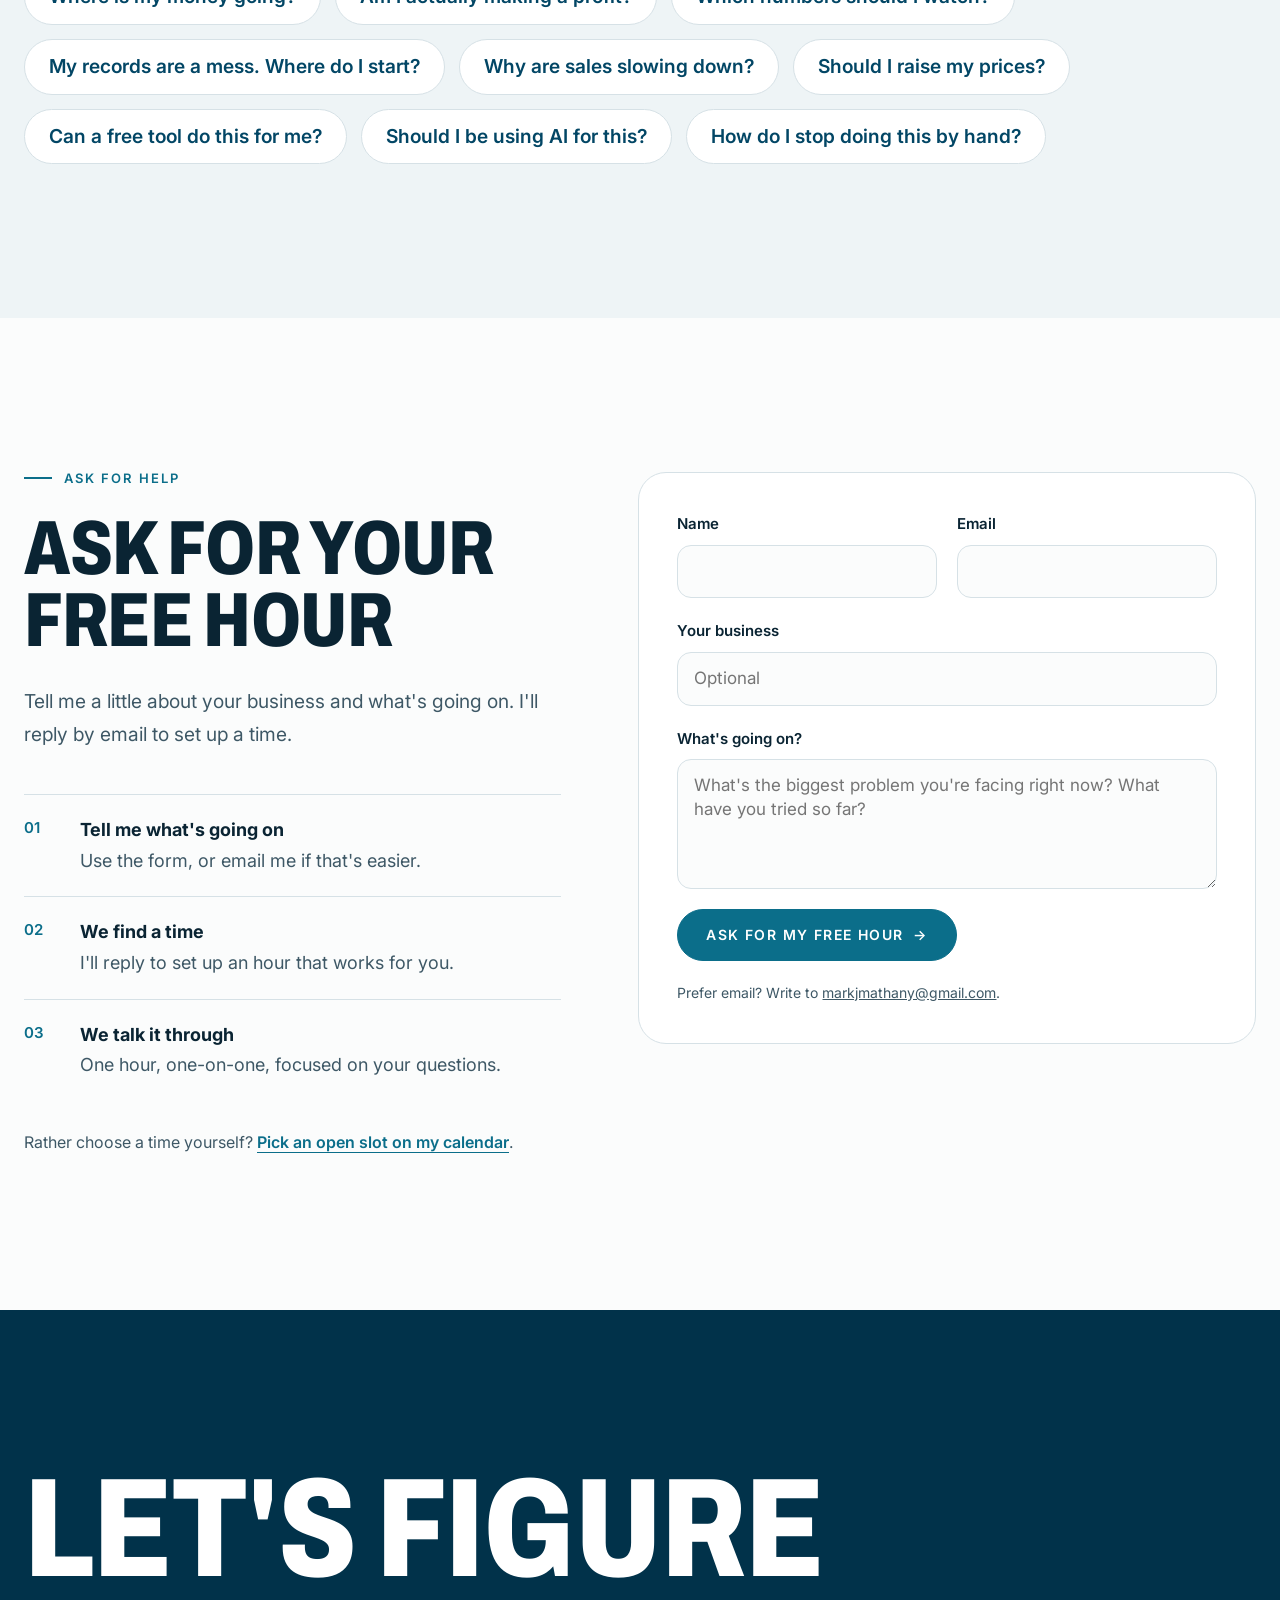
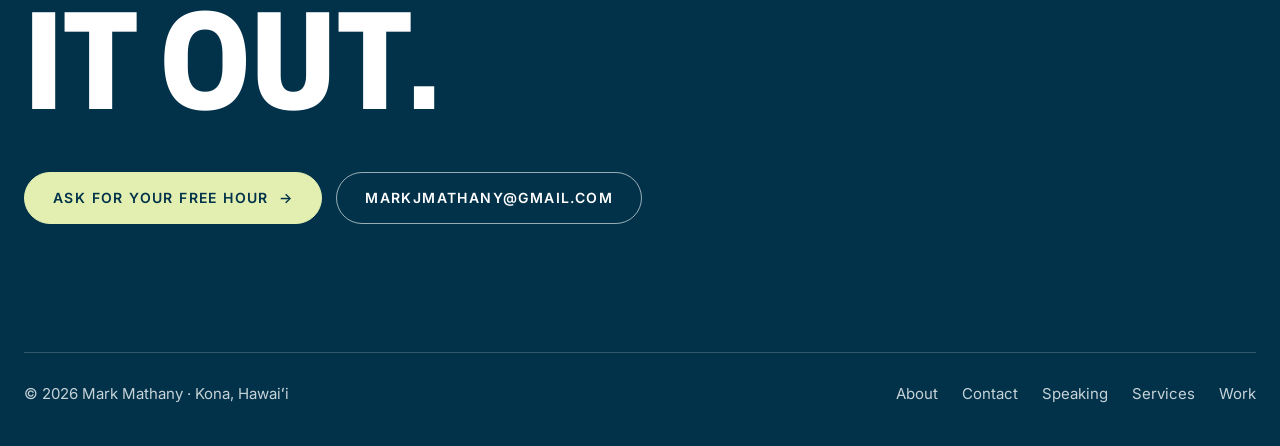
==== commit 287b3a7c: "Move About up under the banner and reorder the home page New order after the sliding banner: About, " ====
--- a/help.html
+++ b/help.html
@@ -8,6 +8,14 @@
 <meta property="og:title" content="You can't pay. I'll help anyway. | Mark Mathany">
 <meta property="og:description" content="A free hour of plain-language help for struggling business owners.">
 <meta property="og:type" content="website">
+<meta property="og:site_name" content="Mark Mathany">
+<meta property="og:url" content="https://www.markmathany.com/help.html">
+<meta property="og:image" content="https://www.markmathany.com/images/og.jpg">
+<meta property="og:image:width" content="1200">
+<meta property="og:image:height" content="630">
+<meta property="og:image:alt" content="Clear answers to complex data questions. Mark Mathany, Kona, Hawaiʻi.">
+<meta name="twitter:card" content="summary_large_image">
+<link rel="canonical" href="https://www.markmathany.com/help.html">
 <meta name="theme-color" content="#024665">
 <link rel="icon" type="image/png" href="images/favicon.png">
 <link rel="apple-touch-icon" href="images/apple-touch-icon.png">
@@ -25,10 +33,10 @@
   <div class="wrap">
     <a class="logo" href="index.html" aria-label="Mark Mathany, home"><span class="logo-mark" aria-hidden="true"></span>Mark Mathany</a>
     <nav class="nav" aria-label="Main">
+      <a href="index.html#about">About</a>
+      <a href="index.html#speaking">Speaking</a>
       <a href="index.html#services">Services</a>
       <a href="index.html#questions">Work</a>
-      <a href="index.html#speaking">Speaking</a>
-      <a href="index.html#about">About</a>
       <a class="btn" href="#ask">Ask for help</a>
     </nav>
   </div>
@@ -161,11 +169,11 @@
     <div class="footer-bottom">
       <p>© <span class="year"></span> Mark Mathany · Kona, Hawaiʻi</p>
       <nav aria-label="Footer">
+        <a href="index.html#about">About</a>
+        <a href="index.html#work-with-me">Contact</a>
+        <a href="index.html#speaking">Speaking</a>
         <a href="index.html#services">Services</a>
         <a href="index.html#questions">Work</a>
-        <a href="index.html#speaking">Speaking</a>
-        <a href="index.html#about">About</a>
-        <a href="index.html#work-with-me">Contact</a>
       </nav>
     </div>
   </div>
--- a/styles.css
+++ b/styles.css
@@ -96,10 +96,9 @@
 .hero .wrap { display: grid; grid-template-columns: minmax(0, 1.45fr) minmax(0, 1fr); gap: clamp(32px, 5vw, 80px); align-items: center; }
 .hero h1 { margin-bottom: 36px; }
 .hero .lede { margin-bottom: 44px; }
-.hero-place { margin-top: 48px; display: flex; align-items: center; gap: 16px; font-size: 15px; line-height: 1.5; color: var(--muted); }
-.hero-place img { flex-shrink: 0; width: 60px; height: 60px; border-radius: 50%; box-shadow: 0 0 0 3px var(--bg), 0 0 0 5px var(--wing); }
-.hero-place strong { display: block; font-size: 16px; color: var(--ink); }
+.hero-visual { margin: 0; }
 .hero-art { position: relative; display: grid; place-items: center; min-height: 600px; }
+.art-note { max-width: 21em; margin: 20px auto 0; font-size: 15px; line-height: 1.5; color: var(--muted); text-align: center; text-wrap: balance; }
 .sun { position: absolute; top: 50%; left: 50%; width: min(100%, 440px); aspect-ratio: 1; border-radius: 50%; background: var(--lime); transform: translate(-50%, -44%); }
 .pineapple {
   position: relative; height: 600px; aspect-ratio: 389 / 1000;
@@ -171,6 +170,7 @@
 @media (max-width: 760px) { .q { grid-template-columns: 1fr; } }
 
 /* ---------- Speaking ---------- */
+.speaking { background: var(--cloud); }
 .speaking .wrap { display: grid; grid-template-columns: minmax(0, 1.15fr) minmax(0, 1fr); gap: clamp(40px, 6vw, 96px); align-items: center; }
 .speaking img { width: 100%; aspect-ratio: 4 / 3; object-fit: cover; object-position: 70% 50%; border-radius: 24px; }
 .speaking figcaption { margin-top: 14px; font-size: 15px; color: var(--muted); }
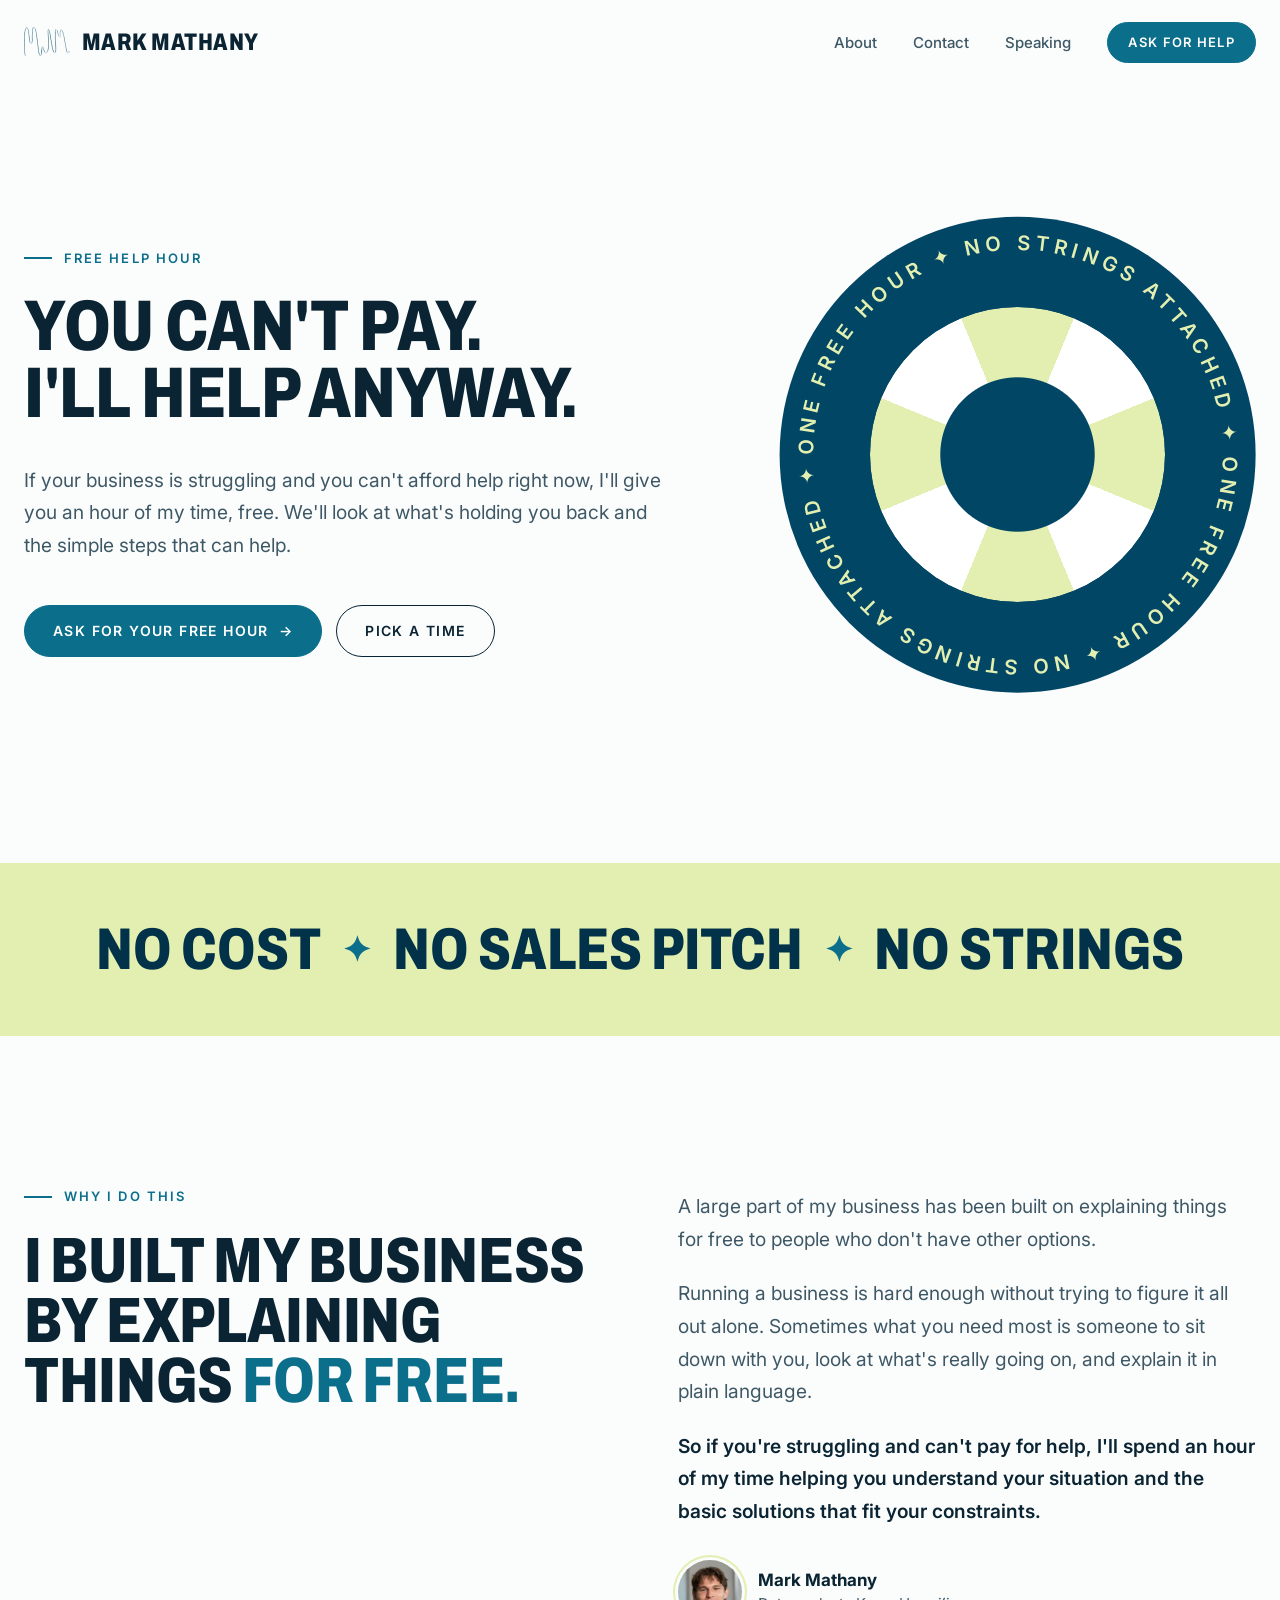
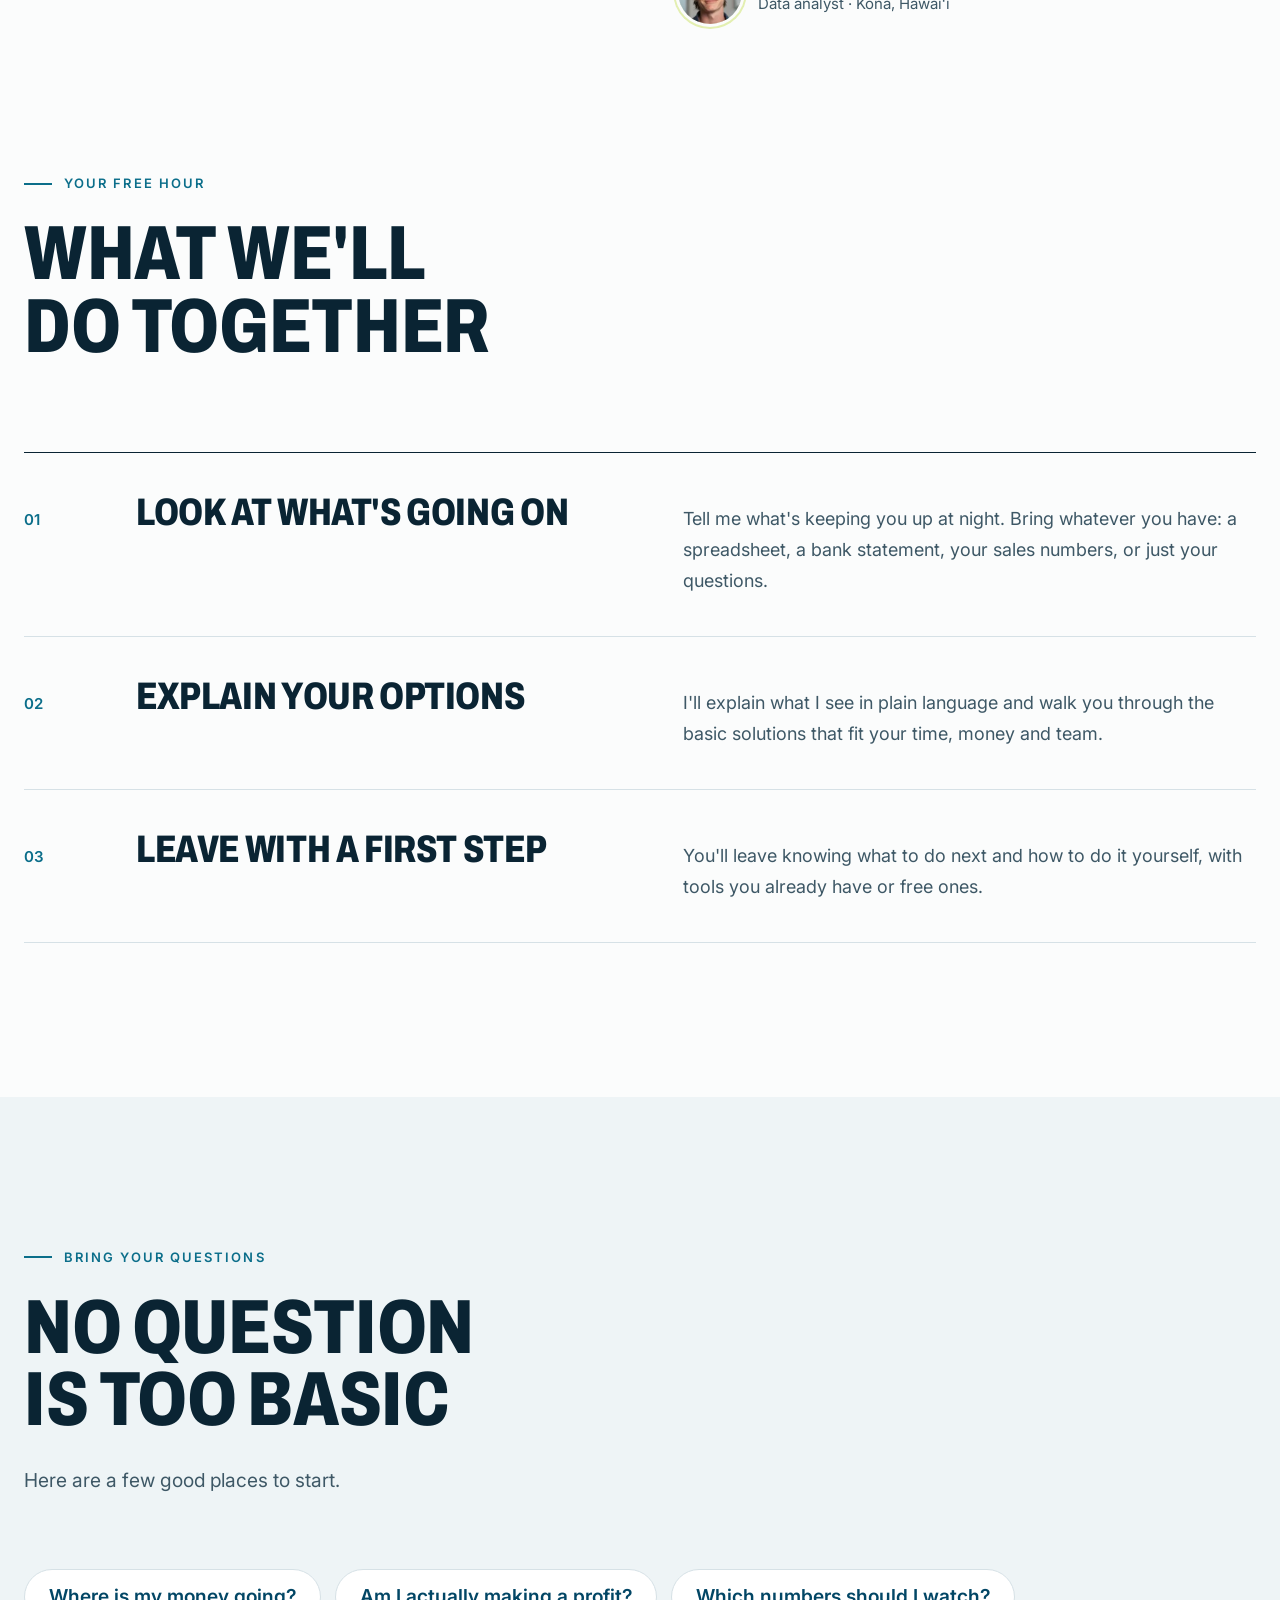
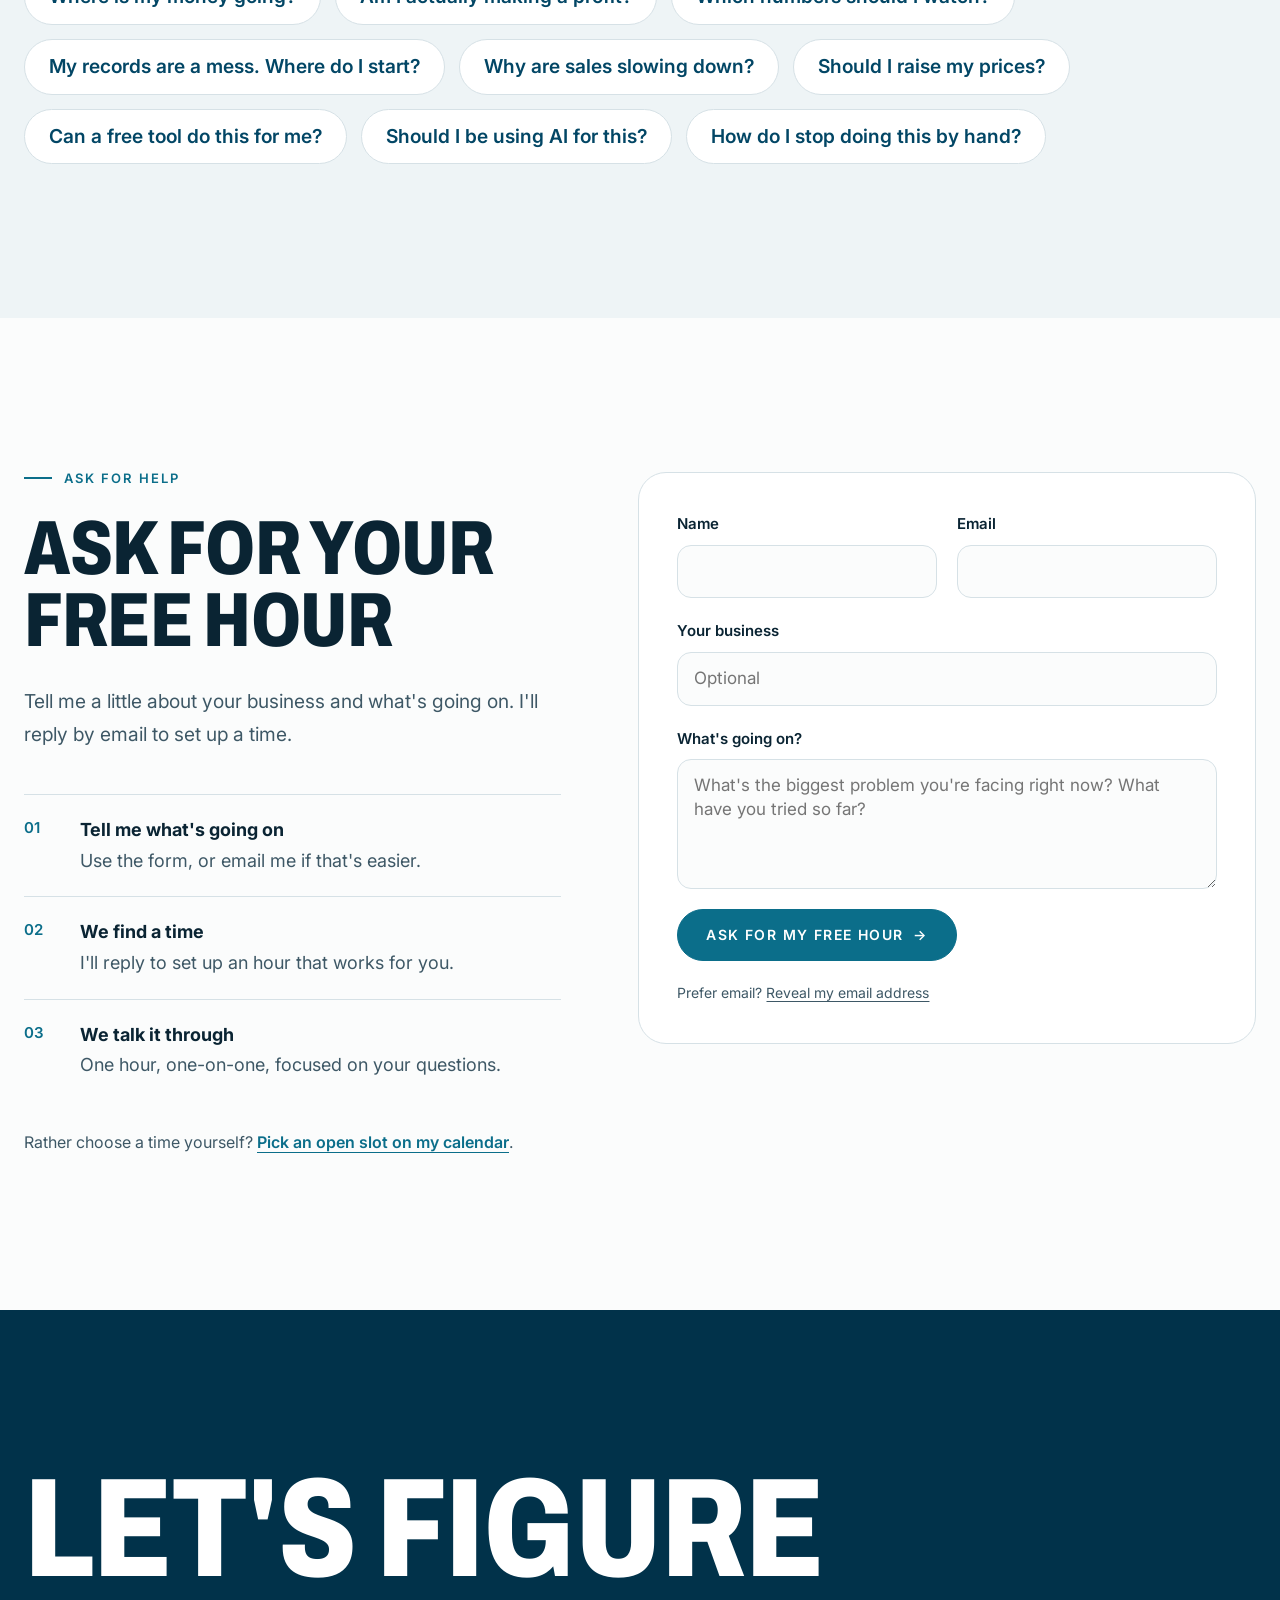
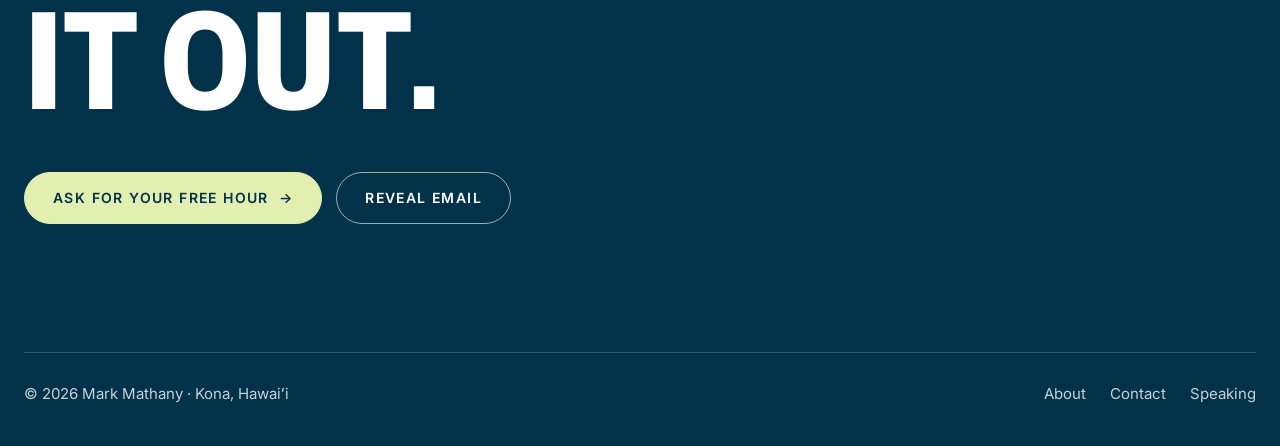
==== commit d1cda32d: "Trim the home page, hide the email address and add a pie slice - The B. F. Skinner quote replaces "L" ====
--- a/help.html
+++ b/help.html
@@ -34,9 +34,8 @@
     <a class="logo" href="index.html" aria-label="Mark Mathany, home"><span class="logo-mark" aria-hidden="true"></span>Mark Mathany</a>
     <nav class="nav" aria-label="Main">
       <a href="index.html#about">About</a>
+      <a href="index.html#work-with-me">Contact</a>
       <a href="index.html#speaking">Speaking</a>
-      <a href="index.html#services">Services</a>
-      <a href="index.html#questions">Work</a>
       <a class="btn" href="#ask">Ask for help</a>
     </nav>
   </div>
@@ -145,7 +144,7 @@
         <p class="aside-link">Rather choose a time yourself? <a href="index.html?topic=Free%20help%20hour#book">Pick an open slot on my calendar</a>.</p>
       </div>
       <!-- To receive requests without opening an email app, create a free form at formspree.io and paste its URL into data-endpoint. -->
-      <form class="reveal" id="help-form" data-endpoint="" data-email="markjmathany@gmail.com" data-subject="Free help hour request">
+      <form class="reveal" id="help-form" data-endpoint="" data-subject="Free help hour request">
         <div class="row">
           <label class="field">Name<input name="name" required autocomplete="name"></label>
           <label class="field">Email<input name="email" type="email" required autocomplete="email"></label>
@@ -153,7 +152,7 @@
         <label class="field">Your business<input name="business" autocomplete="organization" placeholder="Optional"></label>
         <label class="field">What's going on?<textarea name="message" required placeholder="What's the biggest problem you're facing right now? What have you tried so far?"></textarea></label>
         <button class="btn" type="submit">Ask for my free hour <span class="arrow" aria-hidden="true">→</span></button>
-        <p class="form-note form-status" aria-live="polite">Prefer email? Write to <a href="mailto:markjmathany@gmail.com">markjmathany@gmail.com</a>.</p>
+        <p class="form-note form-status" aria-live="polite">Prefer email? <button class="show-email" type="button" data-show-email>Reveal my email address</button></p>
       </form>
     </div>
   </section>
@@ -164,7 +163,7 @@
     <h2>Let's figure it out.</h2>
     <div class="actions">
       <a class="btn lime" href="#ask">Ask for your free hour <span class="arrow" aria-hidden="true">→</span></a>
-      <a class="btn light" href="mailto:markjmathany@gmail.com">markjmathany@gmail.com</a>
+      <button class="btn light" type="button" data-show-email>Reveal email</button>
     </div>
     <div class="footer-bottom">
       <p>© <span class="year"></span> Mark Mathany · Kona, Hawaiʻi</p>
@@ -172,8 +171,6 @@
         <a href="index.html#about">About</a>
         <a href="index.html#work-with-me">Contact</a>
         <a href="index.html#speaking">Speaking</a>
-        <a href="index.html#services">Services</a>
-        <a href="index.html#questions">Work</a>
       </nav>
     </div>
   </div>
--- a/styles.css
+++ b/styles.css
@@ -13,6 +13,7 @@
   --sky: #0f88c2;
   --wing: #4cc7e6;
   --lime: #e3efb1;
+  --lime-deep: #c9dc7c;
   --display: 'Archivo', 'Arial Narrow', sans-serif;
   --body: 'Inter', system-ui, -apple-system, 'Segoe UI', sans-serif;
 }
@@ -99,7 +100,9 @@
 .hero-visual { margin: 0; }
 .hero-art { position: relative; display: grid; place-items: center; min-height: 600px; }
 .art-note { max-width: 21em; margin: 20px auto 0; font-size: 15px; line-height: 1.5; color: var(--muted); text-align: center; text-wrap: balance; }
-.sun { position: absolute; top: 50%; left: 50%; width: min(100%, 440px); aspect-ratio: 1; border-radius: 50%; background: var(--lime); transform: translate(-50%, -44%); }
+/* The circle is a small pie chart: one darker slice is pulled out from the rest. */
+.sun { position: absolute; top: 50%; left: 50%; width: min(100%, 440px); aspect-ratio: 1; border-radius: 50%; background: conic-gradient(from 25deg, transparent 0 27%, var(--lime) 0); transform: translate(-50%, -44%); }
+.sun::after { content: ""; position: absolute; inset: 0; border-radius: 50%; background: conic-gradient(from 25deg, var(--lime-deep) 0 27%, transparent 0); transform: translate(2.9%, -0.85%); }
 .pineapple {
   position: relative; height: 600px; aspect-ratio: 389 / 1000;
   background: linear-gradient(180deg, var(--lagoon) 0 40%, var(--ocean) 50% 100%);
@@ -132,13 +135,7 @@
 }
 .marquee-group .star { color: var(--lime); font-size: clamp(24px, 3.5vw, 52px); }
 
-/* ---------- Statement ---------- */
-.statement h2 { max-width: 12em; font-size: clamp(44px, 7vw, 108px); }
-.statement h2 em { font-style: normal; color: var(--lagoon); }
-.statement p { max-width: 30em; margin-top: 40px; font: 500 clamp(21px, 2vw, 28px)/1.5 var(--body); letter-spacing: -0.01em; color: var(--muted); }
-
-/* ---------- Services ---------- */
-.services { padding-top: 0; }
+/* ---------- Numbered list (free help page) ---------- */
 .services-list { margin-top: clamp(56px, 7vw, 96px); border-bottom: 1px solid var(--line); }
 .service { display: grid; grid-template-columns: 64px minmax(0, 1fr) minmax(0, 1.15fr); gap: 12px 48px; align-items: baseline; padding: 40px 0; border-top: 1px solid var(--line); }
 .service:first-child { border-top: 1.5px solid var(--ink); }
@@ -146,28 +143,6 @@
 .service h3 { font-family: var(--display); font-weight: 800; font-stretch: 78%; font-size: clamp(28px, 3vw, 42px); line-height: 1; text-transform: uppercase; }
 .service p { color: var(--muted); }
 @media (max-width: 760px) { .service { grid-template-columns: 36px minmax(0, 1fr); column-gap: 16px; } .service p { grid-column: 2; } }
-
-/* ---------- Quote ---------- */
-.quote-band { text-align: center; }
-.quote-band blockquote { max-width: 18em; margin: 0 auto; font-family: var(--display); font-weight: 700; font-stretch: 85%; font-size: clamp(34px, 4.6vw, 68px); line-height: 1.1; letter-spacing: -0.01em; }
-.quote-band blockquote::before { content: "“"; display: block; height: .55em; color: var(--wing); font-size: 1.6em; line-height: 1; }
-.quote-band cite { display: block; margin-top: 32px; font: 600 14px/1 var(--body); font-style: normal; letter-spacing: .16em; text-transform: uppercase; color: var(--lagoon); }
-
-/* ---------- Clients ---------- */
-.clients { padding-block: clamp(64px, 8vw, 112px); border-top: 1px solid var(--line); }
-.clients .wrap { display: grid; gap: 28px; }
-.clients .eyebrow { margin: 0; }
-.client-list { display: flex; flex-wrap: wrap; gap: 14px 44px; list-style: none; margin: 0; padding: 0; }
-.client-list li { font-family: var(--display); font-weight: 700; font-stretch: 85%; font-size: clamp(22px, 2.2vw, 30px); text-transform: uppercase; color: var(--ocean); line-height: 1.2; }
-
-/* ---------- Questions ---------- */
-.questions { background: var(--cloud); }
-.q-list { margin-top: clamp(56px, 7vw, 96px); border-top: 1.5px solid var(--ink); }
-.q { display: grid; grid-template-columns: minmax(0, 1.1fr) minmax(0, 1fr); gap: 20px 64px; padding: 44px 0; border-bottom: 1px solid var(--line); }
-.q h3 { font-family: var(--display); font-weight: 800; font-stretch: 78%; font-size: clamp(30px, 3.4vw, 48px); line-height: 1; text-transform: uppercase; }
-.q .tag { display: inline-block; margin-bottom: 14px; padding: 6px 14px; border-radius: 999px; background: var(--surface); color: var(--lagoon); font: 600 13px/1.2 var(--body); letter-spacing: .06em; text-transform: uppercase; }
-.q p { color: var(--muted); }
-@media (max-width: 760px) { .q { grid-template-columns: 1fr; } }
 
 /* ---------- Speaking ---------- */
 .speaking { background: var(--cloud); }
@@ -258,6 +233,8 @@
 input:focus, select:focus, textarea:focus { outline: none; border-color: var(--lagoon); box-shadow: 0 0 0 4px rgba(11, 110, 138, .14); }
 textarea { min-height: 130px; resize: vertical; }
 .form-note { font-size: 14px; color: var(--muted); }
+.show-email { padding: 0; border: 0; background: none; color: inherit; font: inherit; text-decoration: underline; text-underline-offset: 3px; }
+[data-show-email] { cursor: pointer; }
 
 /* ---------- Work with me ---------- */
 .inquiry .wrap { display: grid; grid-template-columns: minmax(0, 1fr) minmax(0, 1.15fr); gap: clamp(40px, 6vw, 96px); align-items: start; }
@@ -321,6 +298,10 @@
 /* ---------- Footer ---------- */
 .site-footer { padding: clamp(96px, 12vw, 160px) 0 40px; background: var(--ocean-deep); color: #fff; }
 .site-footer h2 { font-size: clamp(60px, 11vw, 176px); }
+.footer-quote { margin: 0; }
+.footer-quote blockquote { max-width: 17em; margin: 0; font-family: var(--display); font-weight: 700; font-stretch: 85%; font-size: clamp(36px, 5.2vw, 80px); line-height: 1.06; letter-spacing: -0.01em; }
+.footer-quote blockquote::before { content: "“"; display: block; height: .55em; color: var(--wing); font-size: 1.6em; line-height: 1; }
+.footer-quote figcaption { margin-top: 28px; font: 600 14px/1 var(--body); letter-spacing: .16em; text-transform: uppercase; color: var(--lime); }
 .site-footer .actions { margin-top: 44px; }
 .footer-plea { margin-top: 32px; font-size: 17px; }
 .footer-plea a { color: var(--lime); font-weight: 600; text-underline-offset: 5px; }
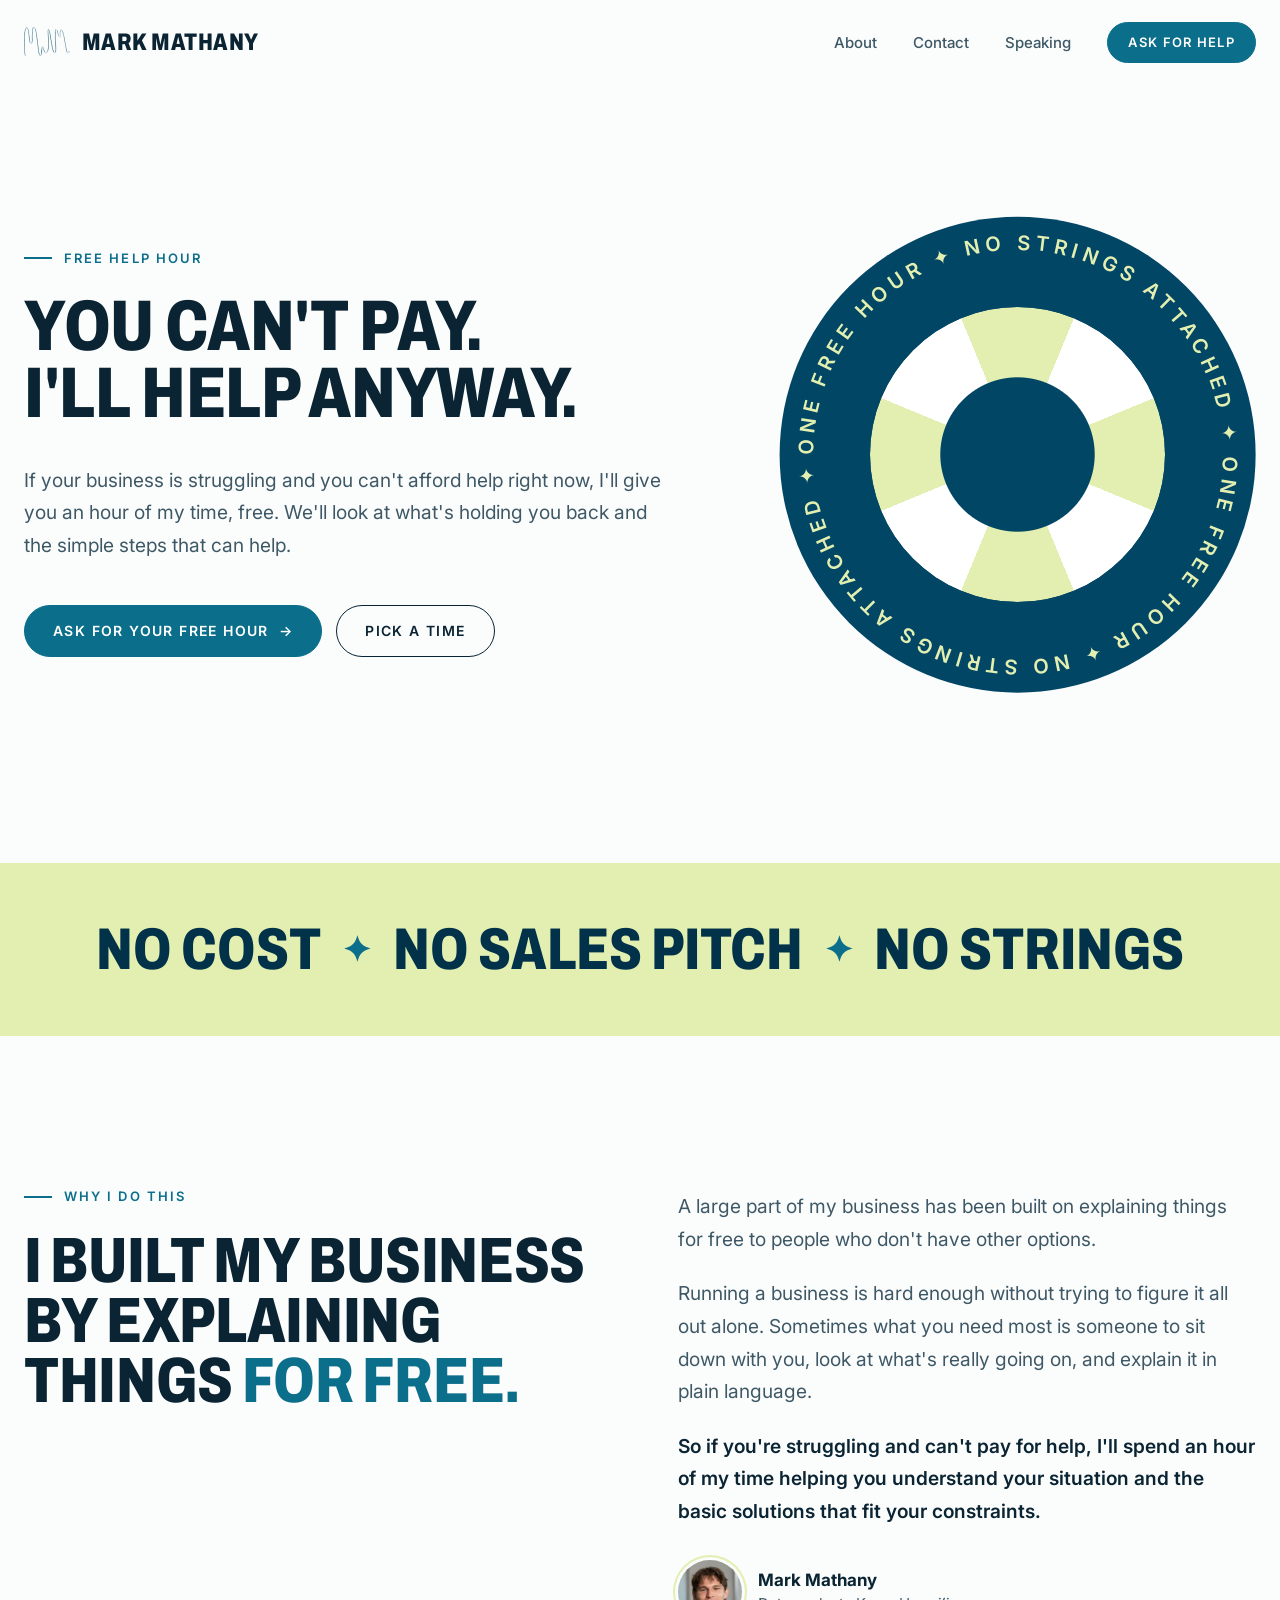
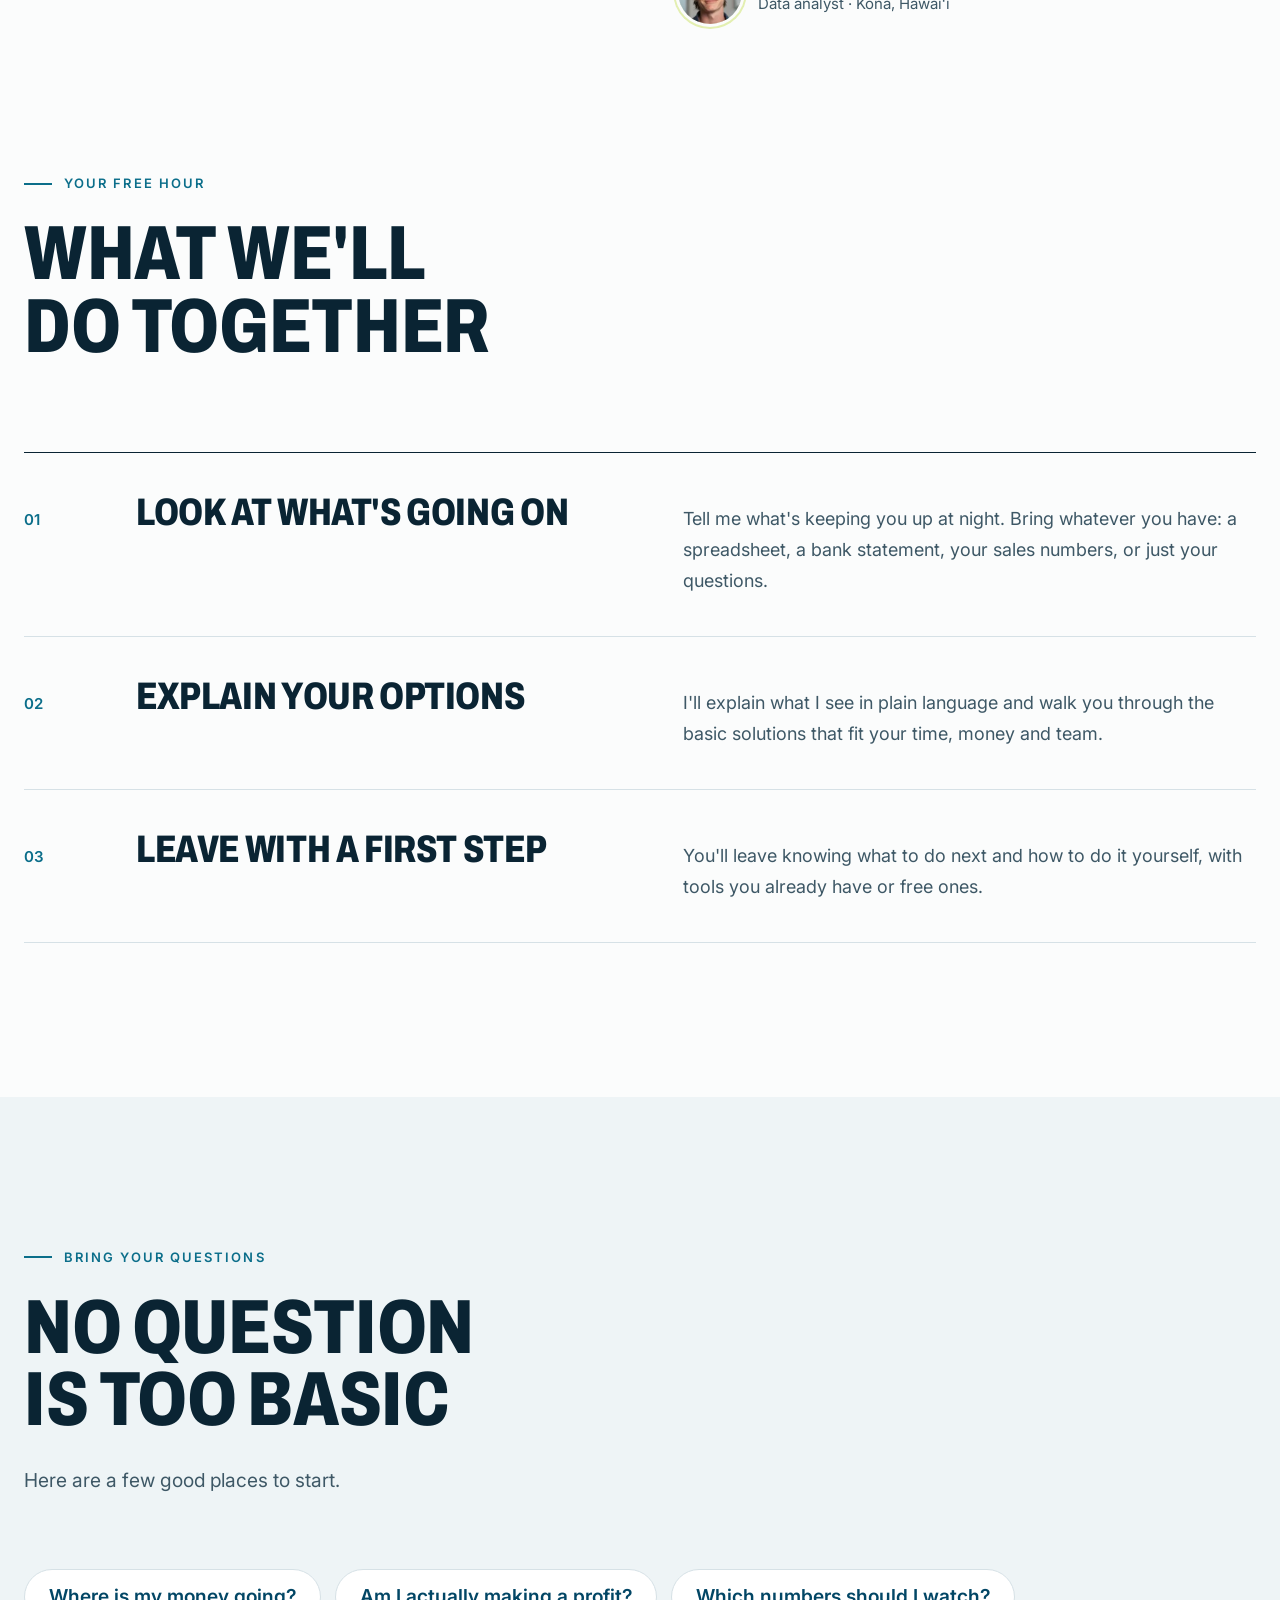
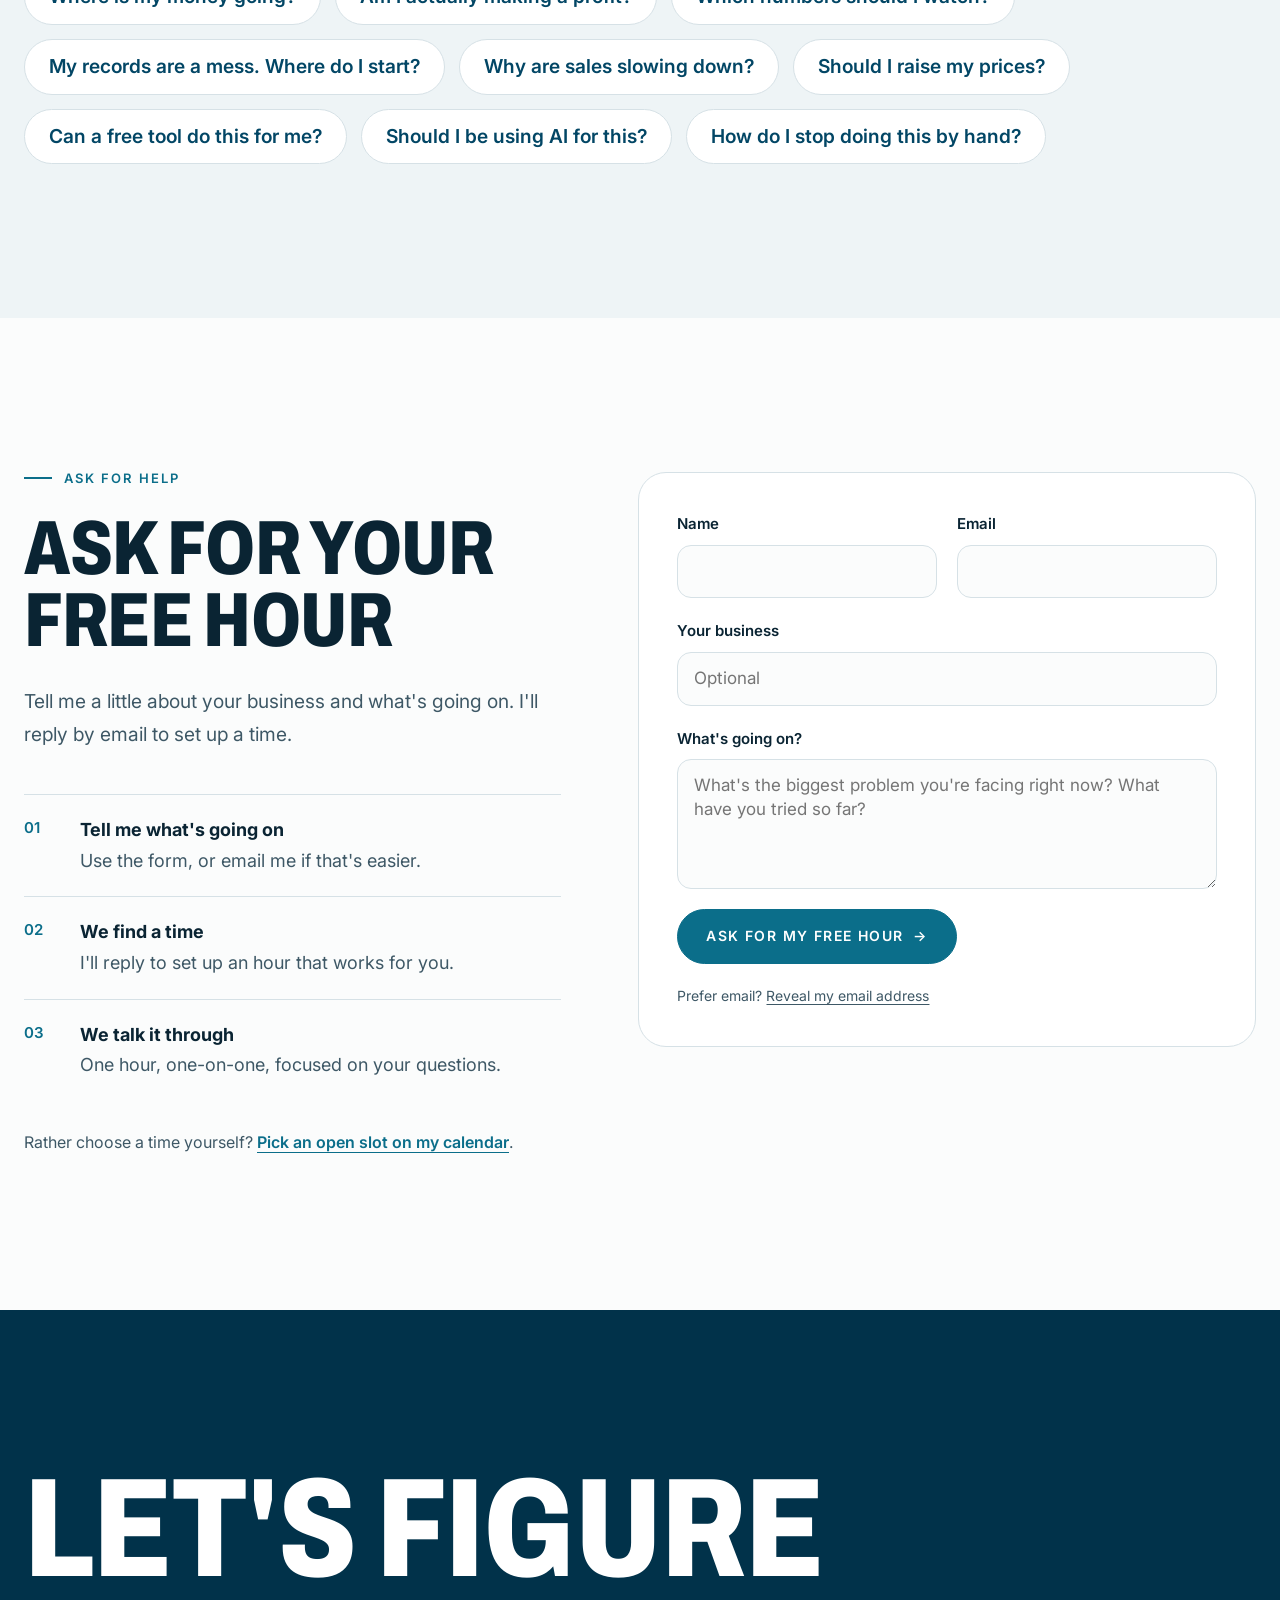
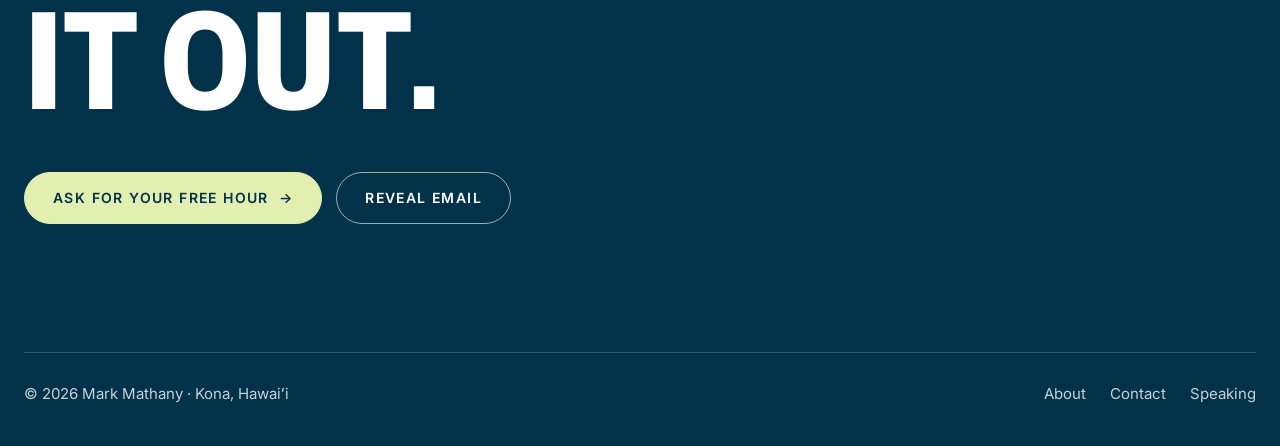
==== commit adb721ef: "Show a pop-up after pressing send that says when the message went through Every form (booking, conta" ====
--- a/help.html
+++ b/help.html
@@ -10,7 +10,7 @@
 <meta property="og:type" content="website">
 <meta property="og:site_name" content="Mark Mathany">
 <meta property="og:url" content="https://www.markmathany.com/help.html">
-<meta property="og:image" content="https://www.markmathany.com/images/og.jpg">
+<meta property="og:image" content="https://www.markmathany.com/images/og.jpg?v=2">
 <meta property="og:image:width" content="1200">
 <meta property="og:image:height" content="630">
 <meta property="og:image:alt" content="Clear answers to complex data questions. Mark Mathany, Kona, Hawaiʻi.">
@@ -143,8 +143,7 @@
         </ol>
         <p class="aside-link">Rather choose a time yourself? <a href="index.html?topic=Free%20help%20hour#book">Pick an open slot on my calendar</a>.</p>
       </div>
-      <!-- To receive requests without opening an email app, create a free form at formspree.io and paste its URL into data-endpoint. -->
-      <form class="reveal" id="help-form" data-endpoint="" data-subject="Free help hour request">
+      <form class="reveal" id="help-form" data-subject="Free help hour request" data-sent-title="Request sent" data-thanks="Your request is on its way. I'll reply by email to set up an hour that works for you.">
         <div class="row">
           <label class="field">Name<input name="name" required autocomplete="name"></label>
           <label class="field">Email<input name="email" type="email" required autocomplete="email"></label>
--- a/styles.css
+++ b/styles.css
@@ -25,6 +25,7 @@
 p, figure { margin: 0; }
 ::selection { background: var(--lime); color: var(--ink); }
 :focus-visible { outline: 3px solid var(--sky); outline-offset: 3px; }
+[tabindex="-1"]:focus { outline: none; }
 .wrap { width: min(1240px, 100% - 48px); margin-inline: auto; }
 @media (max-width: 600px) { .wrap { width: calc(100% - 40px); } }
 .skip { position: absolute; left: -9999px; }
@@ -66,6 +67,8 @@
 .btn.lime:hover { background: #fff; border-color: #fff; }
 .btn.light { background: transparent; color: #fff; border-color: rgba(255, 255, 255, .6); }
 .btn.light:hover { background: #fff; color: var(--ocean-deep); }
+/* A revealed email address reads in its normal letters, not the button's spaced capitals */
+.btn[href^="mailto:"] { text-transform: none; letter-spacing: .02em; }
 .actions { display: flex; flex-wrap: wrap; gap: 14px; }
 @media (max-width: 600px) { .btn { padding-inline: 22px; letter-spacing: .06em; } }
 
@@ -76,7 +79,7 @@
   border-bottom: 1px solid transparent; transition: border-color .3s;
 }
 .site-header.scrolled { border-bottom-color: var(--line); }
-.site-header .wrap { display: flex; align-items: center; justify-content: space-between; height: 84px; }
+.site-header .wrap { display: flex; align-items: center; justify-content: space-between; gap: 12px; height: 84px; }
 .logo {
   display: flex; align-items: center; gap: 12px; text-decoration: none;
   font-family: var(--display); font-weight: 800; font-stretch: 78%; font-size: 24px; letter-spacing: .02em; text-transform: uppercase;
@@ -90,19 +93,25 @@
 .nav a:not(.btn):hover { color: var(--ink); }
 .nav .btn { padding: 13px 20px; font-size: 13px; }
 @media (max-width: 900px) { .nav a:not(.btn) { display: none; } }
-@media (max-width: 420px) { .logo { font-size: 20px; } .logo-mark { width: 36px; } .nav .btn { padding: 12px 14px; font-size: 12px; } }
+@media (max-width: 480px) { .logo { font-size: 20px; line-height: 1.1; } .logo-mark { width: 36px; flex-shrink: 0; } .nav .btn { padding: 12px 14px; font-size: 12px; white-space: nowrap; } }
+@media (max-width: 399px) { .logo { font-size: 18px; gap: 10px; } .logo-mark { width: 30px; } .nav .btn { padding-inline: 12px; letter-spacing: .02em; } }
 
 /* ---------- Hero ---------- */
-.hero { padding-block: clamp(48px, 7vw, 112px) clamp(80px, 10vw, 140px); }
+.hero { padding-block: clamp(48px, 7vw, 112px) clamp(80px, 10vw, 140px); scroll-margin-top: 85px; }
+/* "Skip to content" leaves the first label below the sticky header, like the logo's #top link */
+#main { scroll-margin-top: 85px; }
 .hero .wrap { display: grid; grid-template-columns: minmax(0, 1.45fr) minmax(0, 1fr); gap: clamp(32px, 5vw, 80px); align-items: center; }
 .hero h1 { margin-bottom: 36px; }
 .hero .lede { margin-bottom: 44px; }
+/* On phones the three roles fit on one line once the short rule is dropped */
+@media (max-width: 600px) { .hero .eyebrow { font-size: 12px; letter-spacing: .12em; } .hero .eyebrow::before { display: none; } }
+@media (max-width: 345px) { .hero .eyebrow { font-size: 11px; letter-spacing: .1em; } }
 .hero-visual { margin: 0; }
 .hero-art { position: relative; display: grid; place-items: center; min-height: 600px; }
 .art-note { max-width: 21em; margin: 20px auto 0; font-size: 15px; line-height: 1.5; color: var(--muted); text-align: center; text-wrap: balance; }
 /* The circle is a small pie chart: one darker slice is pulled out from the rest. */
-.sun { position: absolute; top: 50%; left: 50%; width: min(100%, 440px); aspect-ratio: 1; border-radius: 50%; background: conic-gradient(from 25deg, transparent 0 27%, var(--lime) 0); transform: translate(-50%, -44%); }
-.sun::after { content: ""; position: absolute; inset: 0; border-radius: 50%; background: conic-gradient(from 25deg, var(--lime-deep) 0 27%, transparent 0); transform: translate(2.9%, -0.85%); }
+.sun { position: absolute; top: 50%; left: 50%; width: min(100%, 440px); aspect-ratio: 1; border-radius: 50%; background: conic-gradient(from 37deg, transparent 0 20.25%, var(--lime) 0); transform: translate(-50%, -44%); }
+.sun::after { content: ""; position: absolute; inset: 0; border-radius: 50%; background: conic-gradient(from 37deg, var(--lime-deep) 0 20.25%, transparent 0); transform: translate(1.82%, -0.54%); }
 .pineapple {
   position: relative; height: 600px; aspect-ratio: 389 / 1000;
   background: linear-gradient(180deg, var(--lagoon) 0 40%, var(--ocean) 50% 100%);
@@ -121,8 +130,8 @@
   .hero .wrap { grid-template-columns: 1fr; }
   .hero-art { min-height: 440px; }
   .pineapple { height: 420px; }
-  .sun { width: 320px; }
-  .badge { width: 120px; height: 120px; left: 0; }
+  .sun { width: min(320px, 100%); }
+  .badge { width: 120px; height: 120px; left: max(0px, 50% - 175px); }
 }
 
 /* ---------- Sliding banner ---------- */
@@ -140,7 +149,7 @@
 .service { display: grid; grid-template-columns: 64px minmax(0, 1fr) minmax(0, 1.15fr); gap: 12px 48px; align-items: baseline; padding: 40px 0; border-top: 1px solid var(--line); }
 .service:first-child { border-top: 1.5px solid var(--ink); }
 .service .num { font: 600 15px/1.6 var(--body); color: var(--lagoon); }
-.service h3 { font-family: var(--display); font-weight: 800; font-stretch: 78%; font-size: clamp(28px, 3vw, 42px); line-height: 1; text-transform: uppercase; }
+.service h3 { font-family: var(--display); font-weight: 800; font-stretch: 78%; font-size: clamp(28px, 3vw, 42px); line-height: 1; text-transform: uppercase; text-wrap: balance; }
 .service p { color: var(--muted); }
 @media (max-width: 760px) { .service { grid-template-columns: 36px minmax(0, 1fr); column-gap: 16px; } .service p { grid-column: 2; } }
 
@@ -153,13 +162,20 @@
 .speaking li { display: flex; gap: 14px; padding: 16px 0; border-bottom: 1px solid var(--line); }
 .speaking li::before { content: "✦"; color: var(--lagoon); }
 @media (max-width: 900px) { .speaking .wrap { grid-template-columns: 1fr; } }
+/* Speaking request form: opens under the section from the button */
+.speaking-form { grid-column: 1 / -1; display: grid; gap: 20px; padding: clamp(24px, 3vw, 44px); border: 1px solid var(--line); border-radius: 28px; background: var(--surface); }
+.js .speaking-form:not(.open) { display: none; }
+.speaking-form .fields { display: grid; grid-template-columns: repeat(4, minmax(0, 1fr)); gap: 20px; }
+@media (max-width: 1100px) { .speaking-form .fields { grid-template-columns: 1fr 1fr; } }
+@media (max-width: 600px) { .speaking-form .fields { grid-template-columns: 1fr; } }
 
 /* ---------- Kona ---------- */
 .place { position: relative; display: grid; align-items: end; min-height: clamp(560px, 78vh, 820px); padding: 0; overflow: hidden; color: #fff; }
 .place img { position: absolute; inset: 0; width: 100%; height: 100%; object-fit: cover; object-position: 50% 55%; }
 .place::after { content: ""; position: absolute; inset: 0; background: linear-gradient(180deg, rgba(1, 50, 74, 0) 20%, rgba(1, 50, 74, .55) 55%, rgba(1, 50, 74, .92) 100%); }
 .place .wrap { position: relative; z-index: 1; padding-block: clamp(56px, 8vw, 112px); }
-.place .eyebrow { color: var(--lime); }
+/* A dark halo keeps the small label readable where it crosses the white wing on short phones */
+.place .eyebrow { color: var(--lime); text-shadow: 0 0 1px var(--ocean-deep), 0 0 4px var(--ocean-deep), 0 0 10px var(--ocean-deep), 0 0 20px rgba(1, 50, 74, .8); }
 .place h2 { font-size: clamp(60px, 11vw, 168px); }
 .place p { max-width: 32em; margin-top: 24px; font-size: clamp(18px, 1.5vw, 21px); color: rgba(255, 255, 255, .94); }
 
@@ -168,7 +184,9 @@
 .about img { width: 100%; aspect-ratio: 4 / 5; object-fit: cover; object-position: 50% 28%; border-radius: 24px; }
 .about h2 { margin-bottom: 36px; }
 .about p { max-width: 36em; color: var(--muted); }
+.about .eyebrow { color: var(--lagoon); }
 .about p + p { margin-top: 20px; }
+.about .mission { color: var(--ink); font-weight: 600; }
 .credentials { margin-top: 44px; padding-top: 32px; border-top: 1px solid var(--line); }
 .credentials h3 { font-size: 18px; }
 .credentials .note { margin-top: 6px; font-size: 15px; }
@@ -176,6 +194,8 @@
 .credentials li { display: flex; justify-content: space-between; gap: 16px; padding: 12px 0; border-top: 1px solid var(--line); font-size: 16px; }
 .credentials li span { color: var(--muted); white-space: nowrap; }
 @media (max-width: 900px) { .about .wrap { grid-template-columns: 1fr; } .about img { max-width: 380px; } }
+/* Phones skip the certificate list to keep About short */
+@media (max-width: 600px) { .credentials { display: none; } }
 
 /* ---------- Recommendations (shown once real quotes are added) ---------- */
 .quotes-grid { display: grid; grid-template-columns: repeat(auto-fit, minmax(300px, 1fr)); gap: 24px; margin-top: clamp(48px, 6vw, 80px); }
@@ -197,7 +217,7 @@
 .slot {
   display: block; width: 100%; margin-bottom: 12px; padding: 16px; text-align: left;
   border: 1.5px solid var(--lagoon); border-radius: 16px; background: var(--surface); color: var(--ink);
-  font: 600 16px/1.3 var(--body); transition: background-color .15s, color .15s;
+  font: 600 16px/1.3 var(--body); transition: background-color .15s, color .15s; text-wrap: balance;
 }
 .slot small { display: block; margin-top: 4px; font: 500 13px/1.4 var(--body); color: var(--muted); }
 .slot:not(:disabled):hover { background: var(--lime); }
@@ -210,19 +230,41 @@
 .legend span { display: inline-flex; align-items: center; gap: 8px; }
 .legend i { width: 16px; height: 16px; border-radius: 5px; border: 1.5px solid var(--lagoon); }
 .legend .k-booked { border-color: var(--line); background: repeating-linear-gradient(135deg, var(--cloud) 0 3px, var(--surface) 3px 6px); }
+/* Day buttons: only shown on phones and tablets, where one day's times show at a time */
+.day-tabs { display: none; }
+.day-tab { display: grid; justify-items: center; gap: 2px; padding: 9px 0; border: 1.5px solid var(--lagoon); border-radius: 14px; background: var(--surface); color: var(--ink); font: 700 18px/1.15 var(--body); }
+.day-tab span { font: 600 11px/1.2 var(--body); letter-spacing: .08em; text-transform: uppercase; color: var(--muted); }
+.day-tab.full { border-color: var(--line); background: repeating-linear-gradient(135deg, var(--cloud) 0 6px, var(--surface) 6px 12px); color: var(--muted); }
+.day-tab[aria-pressed="true"] { border-color: var(--lagoon); background: var(--lagoon); color: #fff; }
+.day-tab[aria-pressed="true"] span { color: rgba(255, 255, 255, .88); }
 .confirm { display: grid; gap: 20px; max-width: 680px; margin-top: 36px; padding-top: 36px; border-top: 1px solid var(--line); }
 .confirm[hidden] { display: none; }
 .confirm-time { font: 700 clamp(20px, 2vw, 24px)/1.35 var(--body); }
-.confirm .actions { margin-top: 4px; }
-@media (max-width: 760px) {
+.confirm-time small, .sent-title small { display: block; font: 500 15px/1.5 var(--body); color: var(--muted); }
+.booking-sent { display: grid; gap: 14px; justify-items: start; max-width: 680px; margin-top: 36px; padding-top: 36px; border-top: 1px solid var(--line); }
+.booking-sent[hidden] { display: none; }
+.sent-title { font: 700 clamp(20px, 2vw, 24px)/1.35 var(--body); }
+.confirm, .booking-sent, .speaking-form { scroll-margin-top: 108px; }
+@media (max-width: 900px) {
+  .booker-bar { gap: 8px; margin-bottom: 20px; }
+  .week-label { flex: 1; min-width: 0; font-size: 18px; }
+  .tz-note { margin-left: 0; width: 100%; font-size: 14px; text-align: center; }
+  .day-tabs { display: grid; grid-template-columns: repeat(5, minmax(0, 1fr)); gap: 6px; margin-bottom: 16px; }
   .days { grid-template-columns: 1fr; gap: 0; }
-  .day { display: grid; grid-template-columns: 1fr 1fr; gap: 10px; padding-block: 16px; border-bottom: 1px solid var(--line); }
-  .day:first-child { padding-top: 0; }
-  .day h4 { grid-column: 1 / -1; margin: 0; }
-  .day h4 strong { display: inline; margin-left: 8px; font-size: 16px; }
+  .day { display: none; grid-template-columns: repeat(auto-fit, minmax(150px, 1fr)); gap: 10px; }
+  .day.active { display: grid; }
+  .day h4 { position: absolute; width: 1px; height: 1px; overflow: hidden; clip-path: inset(50%); white-space: nowrap; }
   .slot { margin: 0; padding: 12px 14px; font-size: 15px; }
-  .tz-note { margin-left: 0; width: 100%; }
-}
+  .legend { display: none; }
+}
+@media (max-width: 600px) {
+  .booker { padding: 16px; }
+  .confirm-time, .sent-title { font-size: 18px; }
+  .confirm, .booking-sent { gap: 14px; margin-top: 20px; padding-top: 20px; }
+  .confirm .row { gap: 14px; }
+  .confirm textarea { min-height: 100px; }
+}
+@media (max-width: 340px) { .week-label { font-size: 16px; } }
 
 /* ---------- Forms ---------- */
 .field { display: grid; gap: 8px; font-size: 15px; font-weight: 600; }
@@ -232,9 +274,49 @@
 }
 input:focus, select:focus, textarea:focus { outline: none; border-color: var(--lagoon); box-shadow: 0 0 0 4px rgba(11, 110, 138, .14); }
 textarea { min-height: 130px; resize: vertical; }
+/* A field the browser scrolls to (when tabbing, or one left empty) stays clear of the sticky header */
+input, select, textarea { scroll-margin-top: 130px; }
+/* Links and buttons reached with Tab or Shift+Tab stay clear of it too */
+main a, main button, .site-footer a, .site-footer button { scroll-margin-top: 100px; }
+/* Slightly tighter fields on phones, keeping 17px text so iPhones don't zoom in */
+@media (max-width: 600px) { .field { gap: 6px; } input, select, textarea { padding: 12px 14px; } }
 .form-note { font-size: 14px; color: var(--muted); }
 .show-email { padding: 0; border: 0; background: none; color: inherit; font: inherit; text-decoration: underline; text-underline-offset: 3px; }
 [data-show-email] { cursor: pointer; }
+
+/* ---------- Pop-up after pressing send ---------- */
+.popup {
+  width: min(440px, 100% - 40px); padding: 0; border: 0; border-radius: 28px;
+  background: var(--surface); color: var(--ink); box-shadow: 0 30px 80px -20px rgba(1, 50, 74, .5);
+  animation: pop-in .35s cubic-bezier(.2, .8, .2, 1);
+}
+.popup::backdrop { background: rgba(1, 50, 74, .6); -webkit-backdrop-filter: blur(3px); backdrop-filter: blur(3px); animation: fade-in .25s ease; }
+.popup-card { display: grid; justify-items: center; gap: 12px; padding: clamp(32px, 7vw, 48px) clamp(22px, 6vw, 40px) clamp(28px, 6vw, 40px); text-align: center; }
+.popup [hidden] { display: none; }
+.popup-icon { display: grid; place-items: center; width: 76px; height: 76px; margin-bottom: 10px; border-radius: 50%; background: var(--lime); color: var(--ocean-deep); font: 800 40px/1 var(--display); }
+/* Sending: a turning ring. Sent: a check mark that pops in. */
+.popup[data-state="sending"] .popup-icon { background: none; border: 6px solid var(--cloud); border-top-color: var(--lagoon); animation: spin .8s linear infinite; }
+.popup[data-state="sent"] .popup-icon { animation: check-in .45s cubic-bezier(.3, 1.5, .5, 1); }
+.popup[data-state="sent"] .popup-icon::after { content: ""; width: 32px; height: 17px; margin-top: -8px; border: solid currentColor; border-width: 0 0 6px 6px; transform: rotate(-45deg); }
+.popup[data-state="error"] .popup-icon { background: var(--cloud); color: var(--ocean); }
+.popup[data-state="error"] .popup-icon::after { content: "!"; }
+.popup[data-state="email-app"] .popup-icon::after { content: "→"; font: 600 34px/1 var(--body); }
+.popup-title { font-size: clamp(36px, 9vw, 46px); }
+.popup-time { font: 700 18px/1.4 var(--body); text-wrap: balance; }
+.popup-time small { display: block; font: 500 15px/1.5 var(--body); color: var(--muted); }
+.popup-text { max-width: 26em; font-size: 17px; line-height: 1.6; color: var(--muted); text-wrap: pretty; overflow-wrap: anywhere; }
+.popup-text a { color: var(--lagoon); font-weight: 600; text-underline-offset: 3px; }
+.popup .btn { margin-top: 16px; cursor: pointer; }
+/* Phones turned sideways: a smaller card that fits without scrolling */
+@media (max-height: 500px) {
+  .popup-card { gap: 8px; padding-block: 24px; }
+  .popup-icon { width: 56px; height: 56px; margin-bottom: 4px; }
+  .popup-title { font-size: 32px; }
+  .popup .btn { margin-top: 6px; }
+}
+@keyframes pop-in { from { opacity: 0; transform: translateY(14px) scale(.96); } }
+@keyframes check-in { from { opacity: 0; transform: scale(.5); } }
+@keyframes fade-in { from { opacity: 0; } }
 
 /* ---------- Work with me ---------- */
 .inquiry .wrap { display: grid; grid-template-columns: minmax(0, 1fr) minmax(0, 1.15fr); gap: clamp(40px, 6vw, 96px); align-items: start; }
@@ -244,10 +326,14 @@
 .steps strong { display: block; color: var(--ink); }
 .inquiry form { display: grid; gap: 20px; padding: clamp(24px, 3vw, 44px); border: 1px solid var(--line); border-radius: 28px; background: var(--surface); }
 .row { display: grid; grid-template-columns: 1fr 1fr; gap: 20px; }
-.inquiry form .btn { justify-self: start; cursor: pointer; }
+form .btn { justify-self: start; cursor: pointer; }
+/* Long uppercase buttons wrap on phones: give the lines room */
+form .btn, [data-open-form], .booking-sent .btn { line-height: 1.2; }
 .inquiry .aside-link { margin-top: 28px; font-size: 16px; color: var(--muted); }
 .inquiry .aside-link a { color: var(--lagoon); font-weight: 600; text-underline-offset: 4px; }
 @media (max-width: 900px) { .inquiry .wrap, .row { grid-template-columns: 1fr; } }
+/* Up to 1240px the contact form sits in a narrow column: one field per row so the chosen topic isn't cut off */
+@media (max-width: 1240px) { #inquiry-form .row { grid-template-columns: 1fr; } }
 
 /* ---------- Free help (lifeline) ---------- */
 .lifeline { margin-top: 44px; padding: clamp(24px, 3vw, 36px); border-radius: 24px; background: var(--lime); color: var(--ocean-deep); }
@@ -259,7 +345,7 @@
 
 /* ---------- Free help page ---------- */
 .lifebuoy-art { position: relative; display: grid; place-items: center; min-height: 560px; }
-.water { position: absolute; top: 50%; left: 50%; width: min(100%, 480px); aspect-ratio: 1; border-radius: 50%; background: var(--ocean); transform: translate(-50%, -50%); }
+.water { position: absolute; top: 50%; left: 50%; width: min(100%, 480px); aspect-ratio: 1; border-radius: 50%; overflow: hidden; background: var(--ocean); transform: translate(-50%, -50%); }
 .water svg { position: absolute; inset: 0; width: 100%; height: 100%; animation: spin 40s linear infinite; }
 .water text { font: 600 8.5px var(--body); letter-spacing: .18em; fill: var(--lime); }
 .lifebuoy {
@@ -276,12 +362,12 @@
 .promise p { font-family: var(--display); font-weight: 800; font-stretch: 78%; font-size: clamp(32px, 4.6vw, 64px); line-height: 1.05; text-transform: uppercase; }
 .promise b { font-weight: inherit; white-space: nowrap; }
 .promise span { display: inline-block; margin-inline: .35em; color: var(--lagoon); font-size: .6em; vertical-align: .2em; }
-@media (max-width: 600px) { .promise b { display: block; } .promise span { display: none; } }
+@media (max-width: 640px) { .promise b { display: block; } .promise span { display: none; } }
 
 .story .wrap { display: grid; grid-template-columns: minmax(0, 1fr) minmax(0, 1fr); gap: 32px clamp(40px, 6vw, 96px); align-items: start; }
 .story h2 { font-size: clamp(40px, 5vw, 72px); }
 .story h2 em { font-style: normal; color: var(--lagoon); }
-.story p:not(.eyebrow) { font-size: clamp(19px, 1.5vw, 21px); color: var(--muted); }
+.story p:not(.eyebrow) { max-width: 34em; font-size: clamp(19px, 1.5vw, 21px); color: var(--muted); }
 .story p + p { margin-top: 22px; }
 .story .offer { color: var(--ink) !important; font-weight: 600; }
 .signoff { display: flex; align-items: center; gap: 16px; margin-top: 32px; }
@@ -293,7 +379,7 @@
 .hour { padding-top: 0; }
 .ask-list { background: var(--cloud); }
 .pills { display: flex; flex-wrap: wrap; gap: 14px; list-style: none; margin: clamp(44px, 6vw, 72px) 0 0; padding: 0; }
-.pills li { padding: 14px 24px; border: 1.5px solid var(--line); border-radius: 999px; background: var(--surface); font: 600 clamp(17px, 1.5vw, 20px)/1.35 var(--body); color: var(--ocean); }
+.pills li { padding: 14px 24px; border: 1.5px solid var(--line); border-radius: 999px; background: var(--surface); font: 600 clamp(17px, 1.5vw, 20px)/1.35 var(--body); color: var(--ocean); text-wrap: pretty; }
 
 /* ---------- Footer ---------- */
 .site-footer { padding: clamp(96px, 12vw, 160px) 0 40px; background: var(--ocean-deep); color: #fff; }
@@ -326,7 +412,7 @@
   position: absolute; transform: translate(-50%, -50%); white-space: nowrap; opacity: 0; transition: opacity .2s;
   font: 700 12px/1 var(--body); letter-spacing: .14em; text-transform: uppercase; color: var(--ocean-deep);
 }
-html.has-cursor, html.has-cursor * { cursor: none !important; }
+html.has-cursor:not(.popup-open), html.has-cursor:not(.popup-open) * { cursor: none !important; }
 html.has-cursor input, html.has-cursor textarea { cursor: text !important; }
 .cursor-visible .cursor-dot, .cursor-visible .cursor-ring { opacity: 1; }
 .cursor-link .cursor-ring i { transform: scale(1.5); border-color: var(--lagoon); background: rgba(76, 199, 230, .16); }
@@ -337,8 +423,11 @@
 .cursor-dark .cursor-dot { background: var(--lime); }
 .cursor-dark:not(.cursor-drag) .cursor-ring i { border-color: var(--lime); }
 .cursor-text .cursor-dot, .cursor-text .cursor-ring { opacity: 0 !important; }
+/* The pop-up sits above everything, the drawn cursor too, so the usual pointer is back while it's open */
+.popup-open .cursor-dot, .popup-open .cursor-ring { display: none; }
 
 @media (prefers-reduced-motion: reduce) {
   html { scroll-behavior: auto; }
   *, *::before, *::after { animation: none !important; transition: none !important; }
-}
+  .popup::backdrop { animation: none; }
+}
